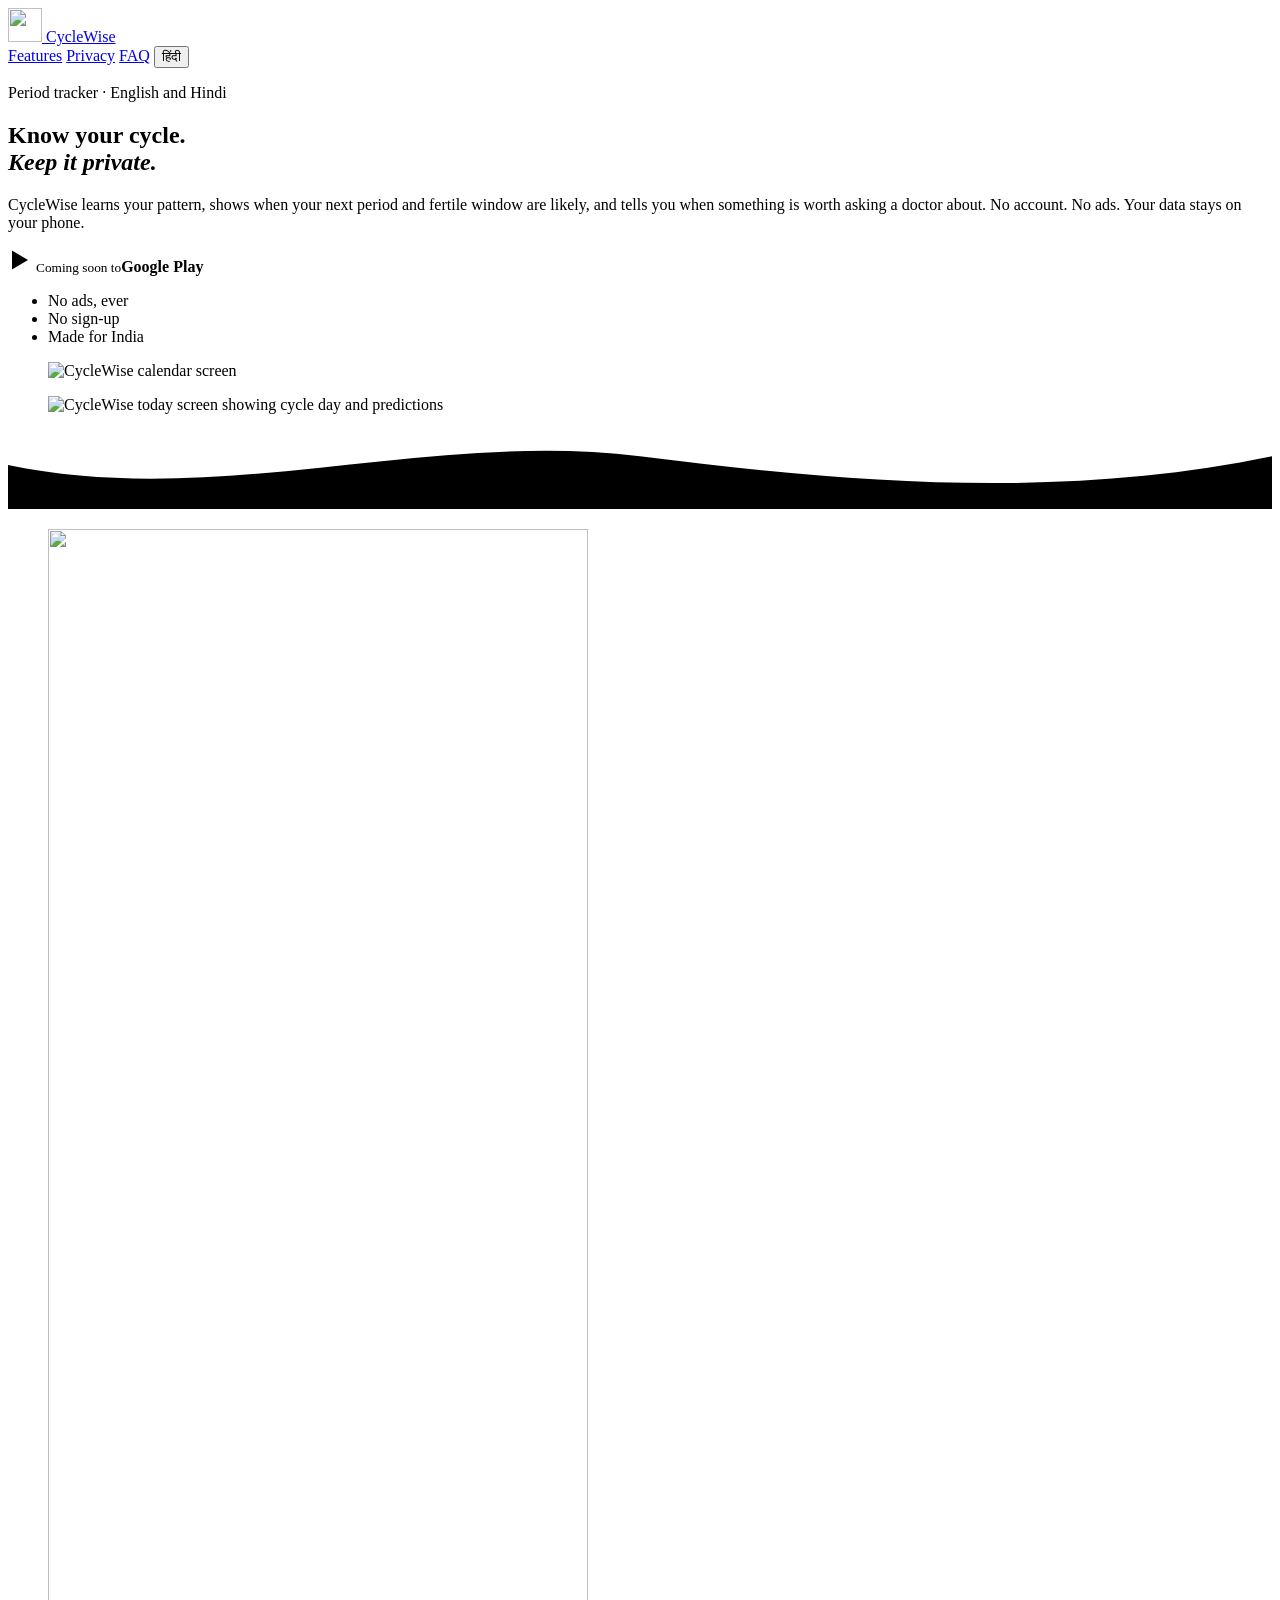
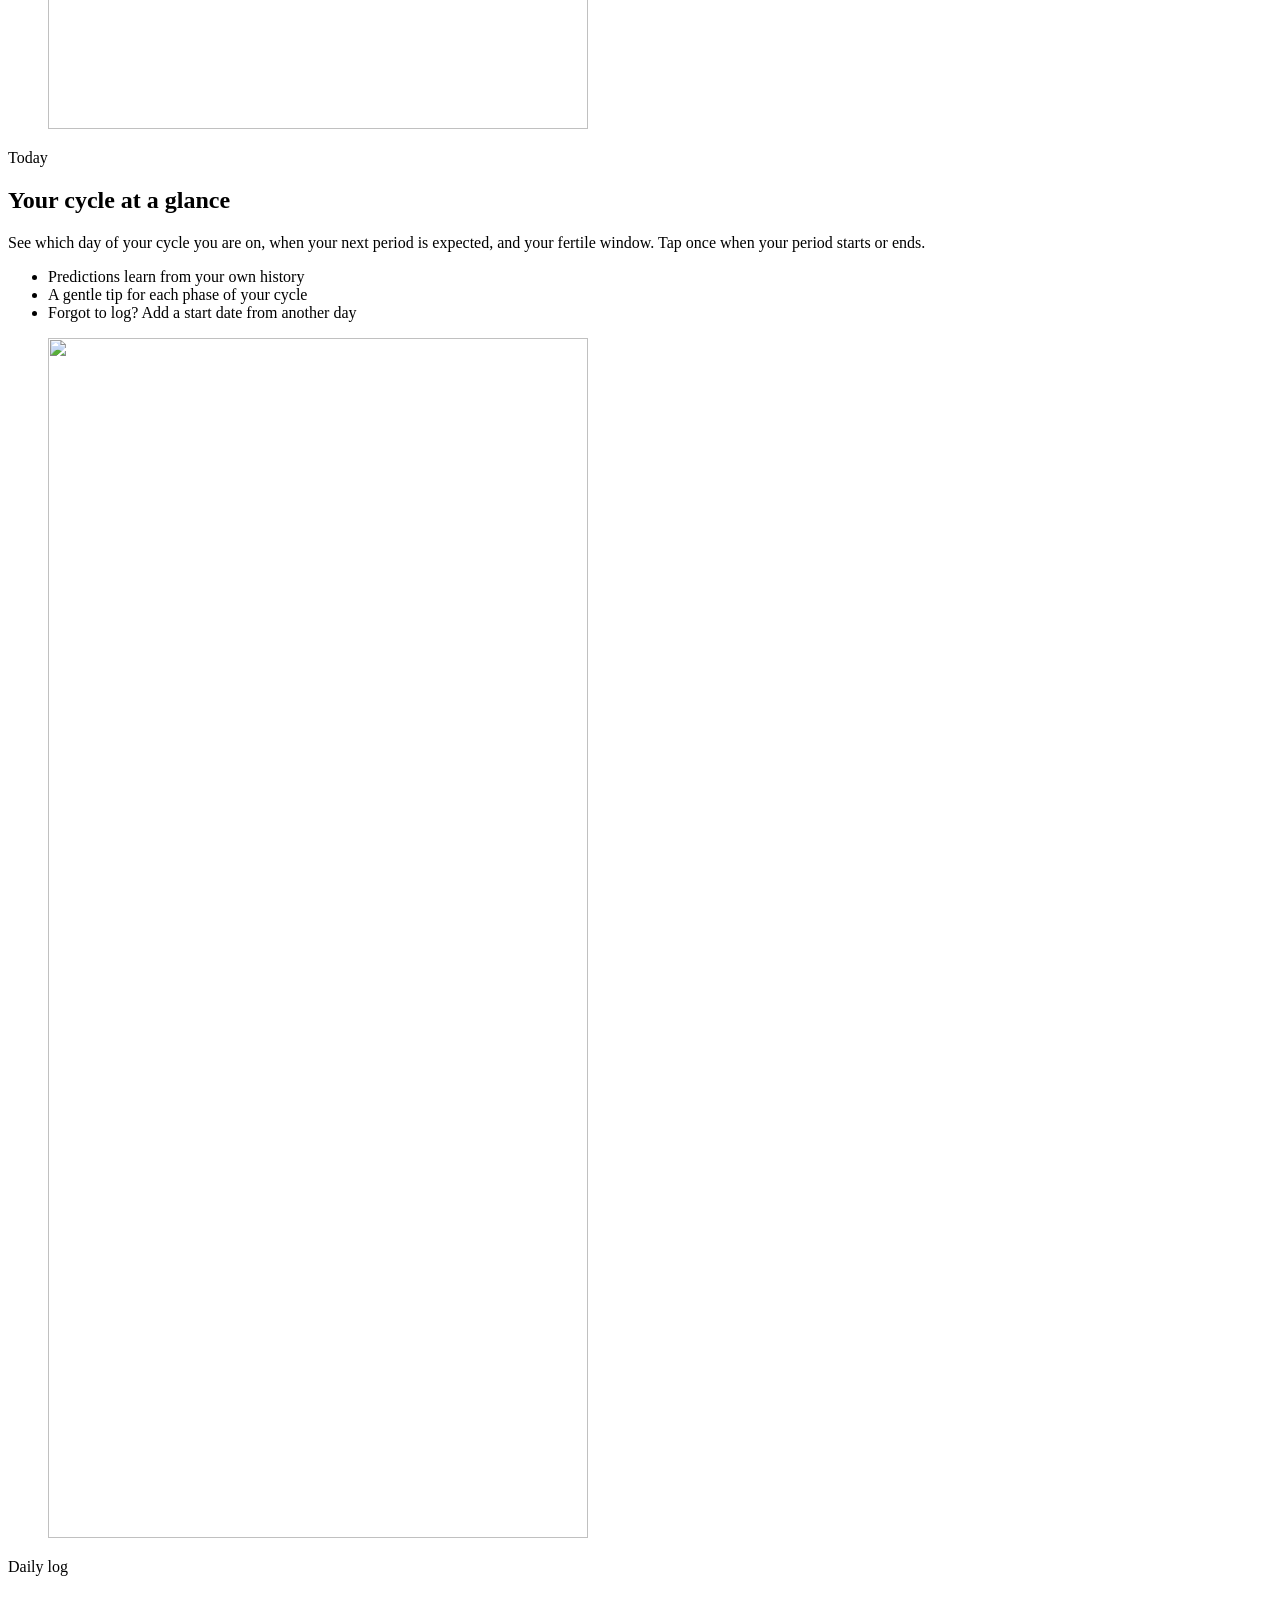
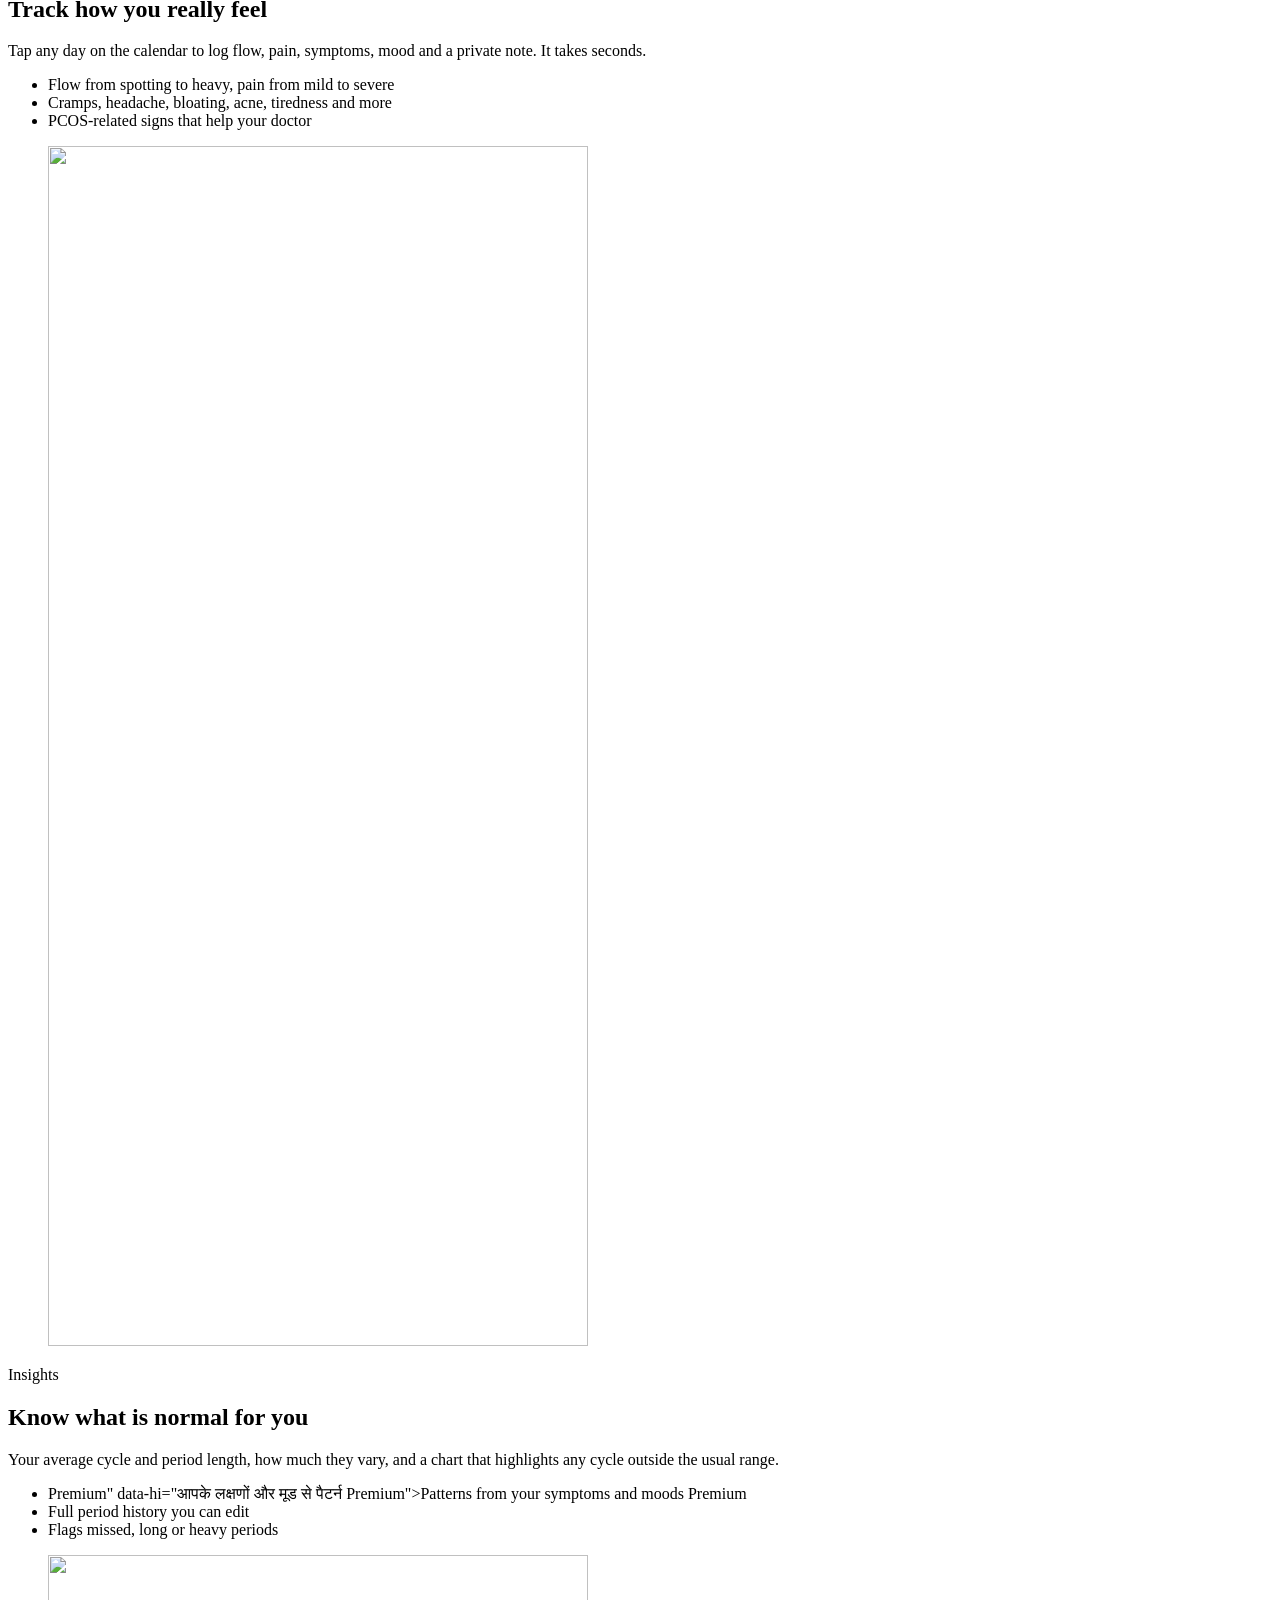
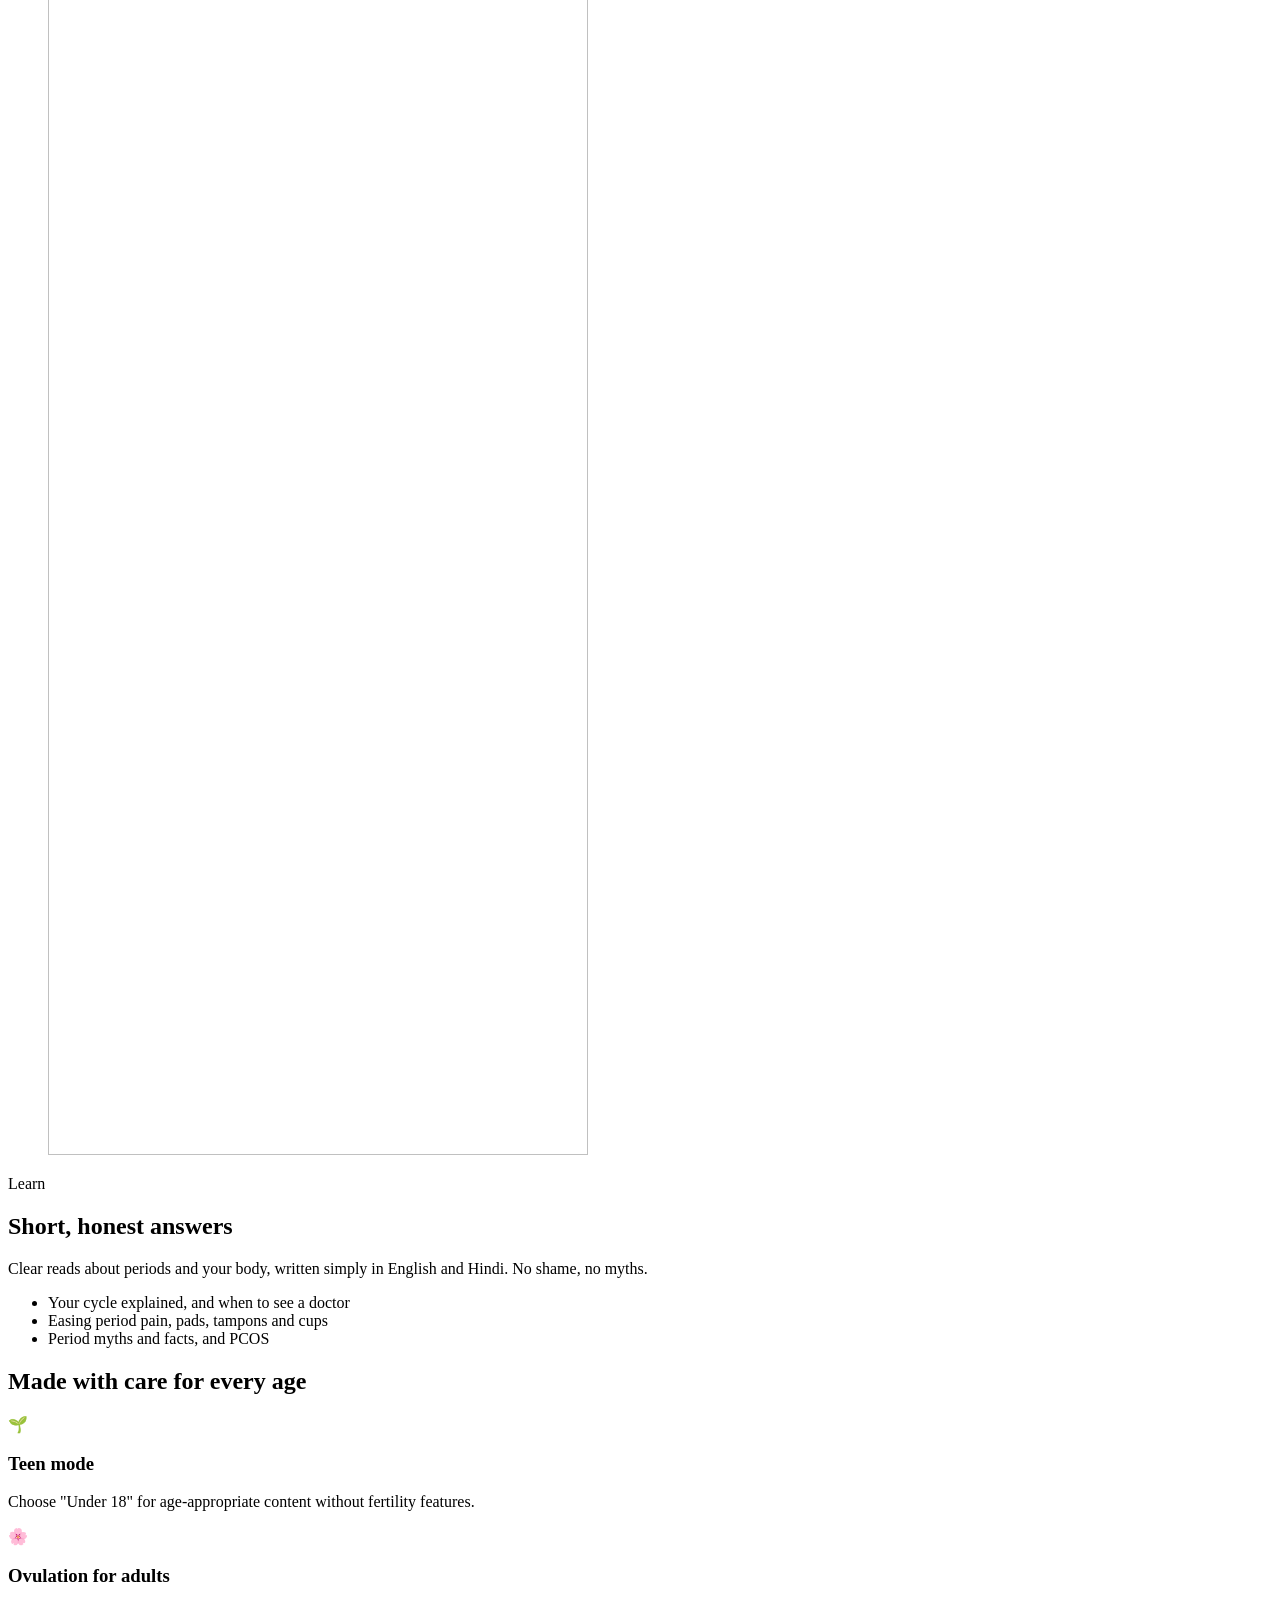
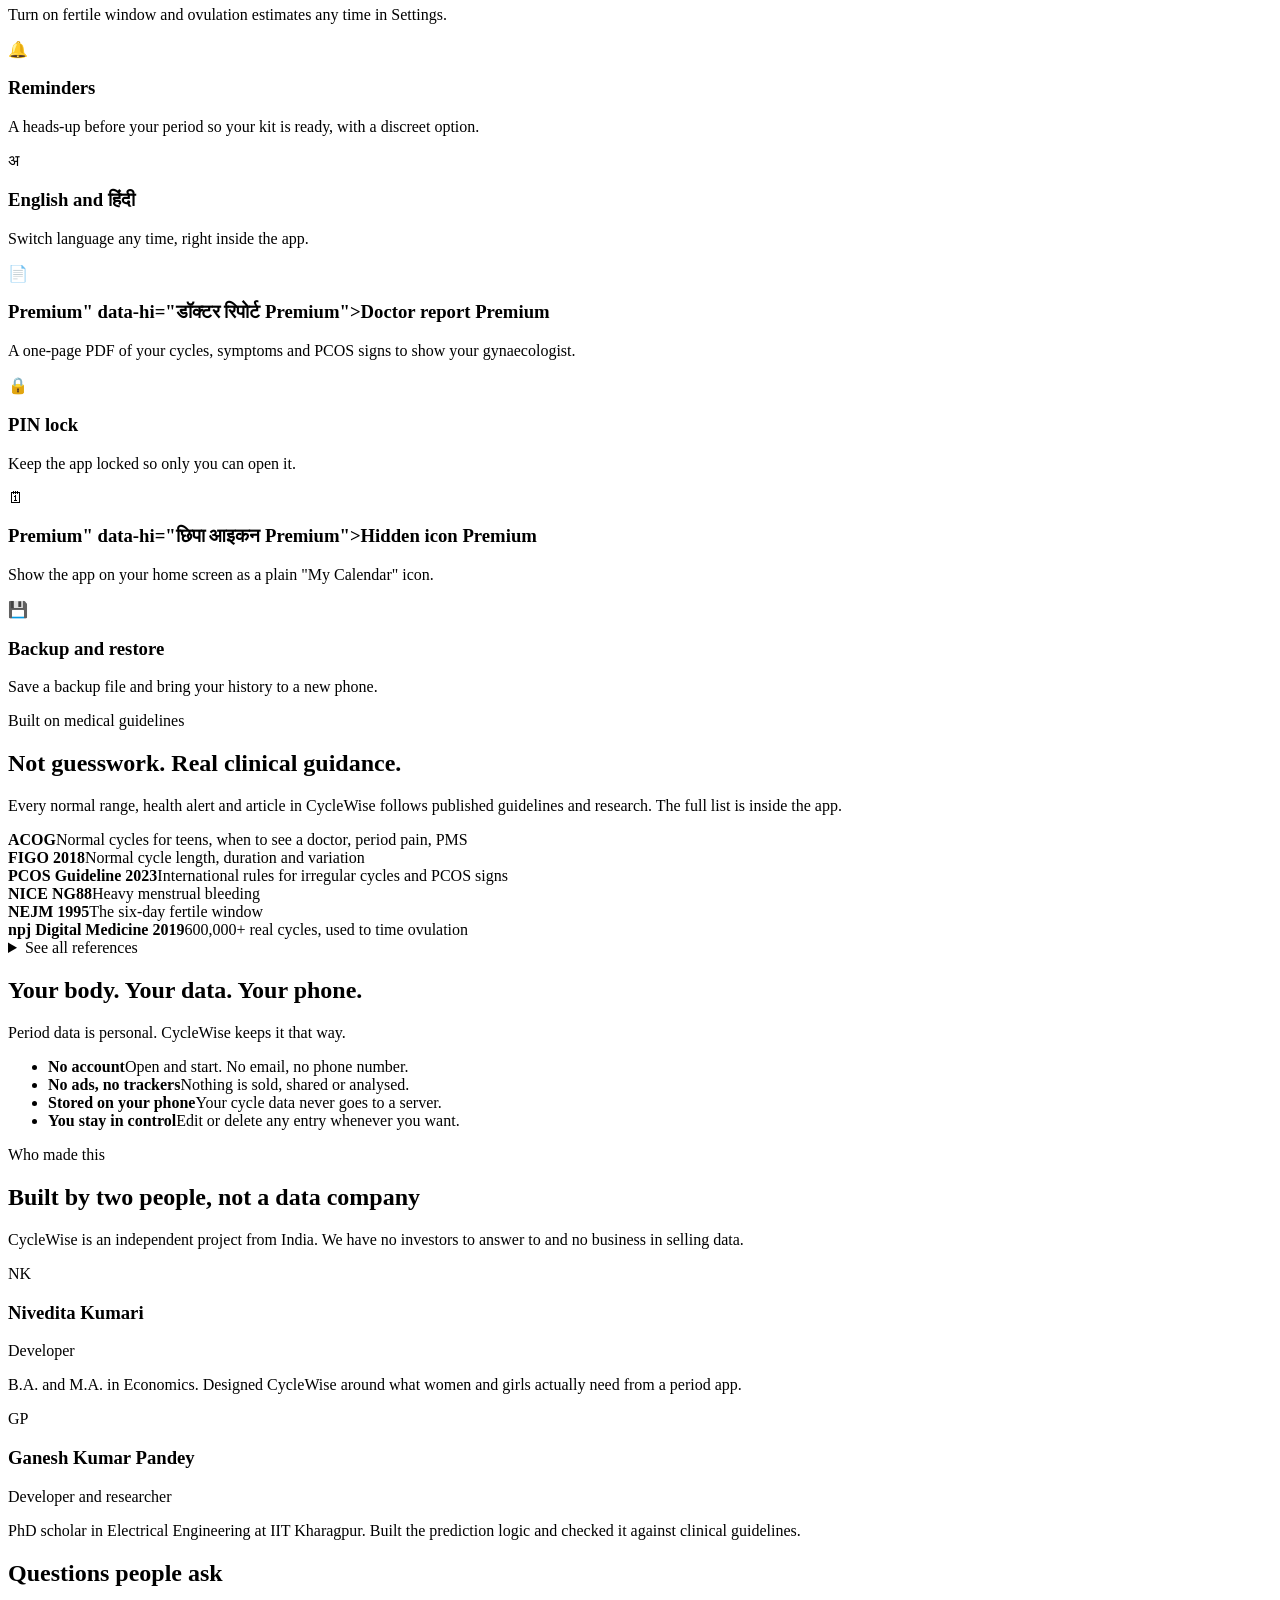
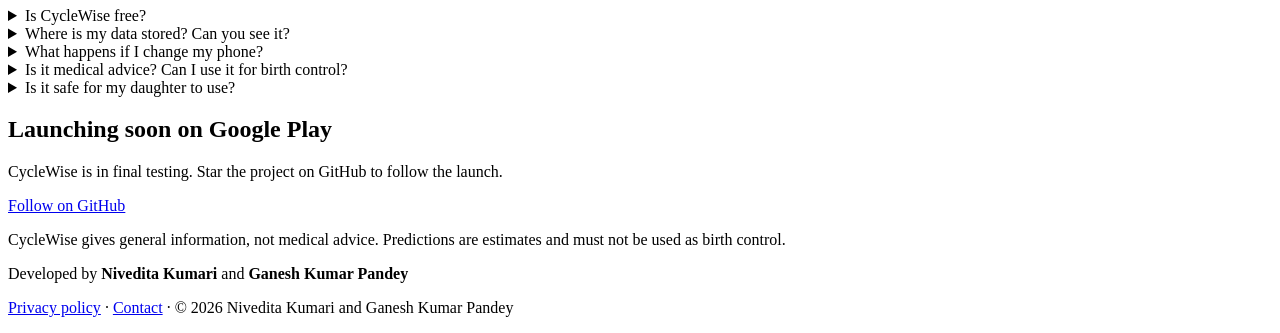
==== index.html @ d37df4b7 "Add files via upload" ====
<!doctype html>
<html lang="en">
<head>
<meta charset="utf-8">
<meta name="viewport" content="width=device-width, initial-scale=1">
<title>CycleWise: Private Period Tracker in English and Hindi</title>
<meta name="description" content="CycleWise is a private period tracker for teens and adults, in English and Hindi. No account, no ads. Your cycle data stays on your phone. Coming soon to Google Play.">
<meta property="og:title" content="CycleWise: Private Period Tracker">
<meta property="og:description" content="Know your cycle. Keep it private. English and Hindi. Coming soon to Google Play.">
<meta property="og:image" content="assets/screens/today.webp">
<meta property="og:type" content="website">
<meta name="theme-color" content="#1b1216">
<link rel="icon" href="assets/icon.svg" type="image/svg+xml">
<link rel="preconnect" href="https://fonts.googleapis.com">
<link rel="preconnect" href="https://fonts.gstatic.com" crossorigin>
<link href="https://fonts.googleapis.com/css2?family=Fraunces:ital,opsz,wght@0,9..144,600;0,9..144,700;1,9..144,600&family=Noto+Sans+Devanagari:wght@400;600;700&family=Plus+Jakarta+Sans:wght@400;500;700&display=swap" rel="stylesheet">
<link rel="stylesheet" href="assets/style.css">
</head>
<body>

<div class="hero-wrap">
  <span class="blob b1"></span><span class="blob b2"></span><span class="blob b3"></span>

  <header class="nav">
    <a class="brand" href="./"><img src="assets/icon.svg" alt="" width="34" height="34"> CycleWise</a>
    <nav>
      <a href="#features" data-en="Features" data-hi="फ़ीचर">Features</a>
      <a href="#privacy" data-en="Privacy" data-hi="प्राइवेसी">Privacy</a>
      <a href="#faq" data-en="FAQ" data-hi="सवाल">FAQ</a>
      <button class="lang" id="langBtn" type="button" aria-label="Switch language">हिंदी</button>
    </nav>
  </header>

  <section class="hero">
    <div class="hero-text">
      <p class="eyebrow" data-en="Period tracker · English and Hindi" data-hi="पीरियड ट्रैकर · हिंदी और अंग्रेज़ी">Period tracker · English and Hindi</p>
      <h1 data-en="Know your cycle.<br><em>Keep it private.</em>" data-hi="अपने चक्र को समझें।<br><em>उसे निजी रखें।</em>">Know your cycle.<br><em>Keep it private.</em></h1>
      <p class="lead" data-en="CycleWise learns your pattern, shows when your next period and fertile window are likely, and tells you when something is worth asking a doctor about. No account. No ads. Your data stays on your phone." data-hi="CycleWise आपका पैटर्न सीखता है, अगला पीरियड और फ़र्टाइल विंडो कब हो सकती है यह दिखाता है, और बताता है कब डॉक्टर से पूछना चाहिए। कोई अकाउंट नहीं। कोई विज्ञापन नहीं। आपका डेटा आपके फ़ोन पर रहता है।">CycleWise learns your pattern, shows when your next period and fertile window are likely, and tells you when something is worth asking a doctor about. No account. No ads. Your data stays on your phone.</p>
      <div class="cta">
        <span class="play-soon" role="note">
          <svg viewBox="0 0 24 24" width="24" height="24" aria-hidden="true"><path fill="currentColor" d="M4 2.5v19l16-9.5z"/></svg>
          <span><small data-en="Coming soon to" data-hi="जल्द आ रहा है">Coming soon to</small><strong>Google Play</strong></span>
        </span>
      </div>
      <ul class="chips">
        <li data-en="No ads, ever" data-hi="कभी कोई विज्ञापन नहीं">No ads, ever</li>
        <li data-en="No sign-up" data-hi="साइन-अप नहीं">No sign-up</li>
        <li data-en="Made for India" data-hi="भारत के लिए बना">Made for India</li>
      </ul>
    </div>

    <div class="hero-phones">
      <figure class="phone back"><img src="assets/screens/calendar.webp" alt="CycleWise calendar screen" width="540" height="1200"></figure>
      <figure class="phone front"><img src="assets/screens/today.webp" alt="CycleWise today screen showing cycle day and predictions" width="540" height="1200"></figure>
    </div>
  </section>

  <svg class="wave" viewBox="0 0 1440 90" preserveAspectRatio="none" aria-hidden="true"><path d="M0 40 C 240 90 480 0 720 30 S 1200 80 1440 30 V90 H0Z"/></svg>
</div>

<main>
<section id="features" class="showcase">
  <div class="row">
    <figure class="phone"><img src="assets/screens/today.webp" alt="" loading="lazy" width="540" height="1200"></figure>
    <div class="copy">
      <span class="tag" data-en="Today" data-hi="आज">Today</span>
      <h2 data-en="Your cycle at a glance" data-hi="एक नज़र में आपका चक्र">Your cycle at a glance</h2>
      <p data-en="See which day of your cycle you are on, when your next period is expected, and your fertile window. Tap once when your period starts or ends." data-hi="देखें आप चक्र के किस दिन पर हैं, अगला पीरियड कब आ सकता है, और फ़र्टाइल विंडो। पीरियड शुरू या खत्म होने पर बस एक टैप करें।">See which day of your cycle you are on, when your next period is expected, and your fertile window. Tap once when your period starts or ends.</p>
      <ul class="ticks">
        <li data-en="Predictions learn from your own history" data-hi="अनुमान आपके अपने इतिहास से सीखते हैं">Predictions learn from your own history</li>
        <li data-en="A gentle tip for each phase of your cycle" data-hi="चक्र के हर चरण के लिए एक छोटी सलाह">A gentle tip for each phase of your cycle</li>
        <li data-en="Forgot to log? Add a start date from another day" data-hi="दर्ज करना भूल गईं? किसी और दिन की तारीख जोड़ें">Forgot to log? Add a start date from another day</li>
      </ul>
    </div>
  </div>

  <div class="row flip">
    <figure class="phone"><img src="assets/screens/log.webp" alt="" loading="lazy" width="540" height="1200"></figure>
    <div class="copy">
      <span class="tag" data-en="Daily log" data-hi="रोज़ का लॉग">Daily log</span>
      <h2 data-en="Track how you really feel" data-hi="जैसा महसूस करें, वैसा दर्ज करें">Track how you really feel</h2>
      <p data-en="Tap any day on the calendar to log flow, pain, symptoms, mood and a private note. It takes seconds." data-hi="कैलेंडर पर किसी भी दिन टैप करके फ़्लो, दर्द, लक्षण, मूड और निजी नोट दर्ज करें। बस कुछ सेकंड लगते हैं।">Tap any day on the calendar to log flow, pain, symptoms, mood and a private note. It takes seconds.</p>
      <ul class="ticks">
        <li data-en="Flow from spotting to heavy, pain from mild to severe" data-hi="फ़्लो: स्पॉटिंग से भारी तक, दर्द: हल्के से तेज़ तक">Flow from spotting to heavy, pain from mild to severe</li>
        <li data-en="Cramps, headache, bloating, acne, tiredness and more" data-hi="ऐंठन, सिरदर्द, पेट फूलना, मुंहासे, थकान और भी बहुत कुछ">Cramps, headache, bloating, acne, tiredness and more</li>
        <li data-en="PCOS-related signs that help your doctor" data-hi="PCOS से जुड़े संकेत जो डॉक्टर के काम आते हैं">PCOS-related signs that help your doctor</li>
      </ul>
    </div>
  </div>

  <div class="row">
    <figure class="phone"><img src="assets/screens/insights.webp" alt="" loading="lazy" width="540" height="1200"></figure>
    <div class="copy">
      <span class="tag" data-en="Insights" data-hi="इनसाइट्स">Insights</span>
      <h2 data-en="Know what is normal for you" data-hi="जानें आपके लिए क्या सामान्य है">Know what is normal for you</h2>
      <p data-en="Your average cycle and period length, how much they vary, and a chart that highlights any cycle outside the usual range." data-hi="आपके चक्र और पीरियड की औसत लंबाई, उनमें कितना बदलाव है, और एक चार्ट जो सामान्य सीमा से बाहर के चक्र को अलग दिखाता है।">Your average cycle and period length, how much they vary, and a chart that highlights any cycle outside the usual range.</p>
      <ul class="ticks">
        <li data-en="Patterns from your symptoms and moods <span class="pro">Premium</span>" data-hi="आपके लक्षणों और मूड से पैटर्न <span class="pro">Premium</span>">Patterns from your symptoms and moods <span class="pro">Premium</span></li>
        <li data-en="Full period history you can edit" data-hi="पूरा पीरियड इतिहास, जिसे आप बदल सकती हैं">Full period history you can edit</li>
        <li data-en="Flags missed, long or heavy periods" data-hi="पीरियड न आना, लंबा या भारी पीरियड होने पर ध्यान दिलाता है">Flags missed, long or heavy periods</li>
      </ul>
    </div>
  </div>

  <div class="row flip">
    <figure class="phone"><img src="assets/screens/learn.webp" alt="" loading="lazy" width="540" height="1200"></figure>
    <div class="copy">
      <span class="tag" data-en="Learn" data-hi="जानकारी">Learn</span>
      <h2 data-en="Short, honest answers" data-hi="छोटे, सच्चे जवाब">Short, honest answers</h2>
      <p data-en="Clear reads about periods and your body, written simply in English and Hindi. No shame, no myths." data-hi="पीरियड और शरीर के बारे में आसान लेख, हिंदी और अंग्रेज़ी में। न शर्म, न मिथक।">Clear reads about periods and your body, written simply in English and Hindi. No shame, no myths.</p>
      <ul class="ticks">
        <li data-en="Your cycle explained, and when to see a doctor" data-hi="आपका चक्र, और कब डॉक्टर को दिखाएं">Your cycle explained, and when to see a doctor</li>
        <li data-en="Easing period pain, pads, tampons and cups" data-hi="दर्द में राहत, पैड, टैम्पोन और कप">Easing period pain, pads, tampons and cups</li>
        <li data-en="Period myths and facts, and PCOS" data-hi="पीरियड के मिथक और सच, और PCOS">Period myths and facts, and PCOS</li>
      </ul>
    </div>
  </div>
</section>

<section class="more">
  <h2 data-en="Made with care for every age" data-hi="हर उम्र के लिए, ध्यान से बना">Made with care for every age</h2>
  <div class="grid">
    <article>
      <div class="ic">🌱</div>
      <h3 data-en="Teen mode" data-hi="टीन मोड">Teen mode</h3>
      <p data-en="Choose &quot;Under 18&quot; for age-appropriate content without fertility features." data-hi="&quot;18 से कम&quot; चुनें और फ़र्टिलिटी फ़ीचर के बिना उम्र के अनुसार जानकारी पाएं।">Choose "Under 18" for age-appropriate content without fertility features.</p>
    </article>
    <article>
      <div class="ic">🌸</div>
      <h3 data-en="Ovulation for adults" data-hi="वयस्कों के लिए ओव्यूलेशन">Ovulation for adults</h3>
      <p data-en="Turn on fertile window and ovulation estimates any time in Settings." data-hi="सेटिंग्स में कभी भी फ़र्टाइल विंडो और ओव्यूलेशन अनुमान चालू करें।">Turn on fertile window and ovulation estimates any time in Settings.</p>
    </article>
    <article>
      <div class="ic">🔔</div>
      <h3 data-en="Reminders" data-hi="रिमाइंडर">Reminders</h3>
      <p data-en="A heads-up before your period so your kit is ready, with a discreet option." data-hi="पीरियड से पहले याद दिलाना ताकि किट तैयार रहे, साथ में डिस्क्रीट विकल्प।">A heads-up before your period so your kit is ready, with a discreet option.</p>
    </article>
    <article>
      <div class="ic">अ</div>
      <h3 data-en="English and हिंदी" data-hi="हिंदी और English">English and हिंदी</h3>
      <p data-en="Switch language any time, right inside the app." data-hi="ऐप के अंदर कभी भी भाषा बदलें।">Switch language any time, right inside the app.</p>
    </article>
    <article>
      <div class="ic">📄</div>
      <h3 data-en="Doctor report <span class="pro">Premium</span>" data-hi="डॉक्टर रिपोर्ट <span class="pro">Premium</span>">Doctor report <span class="pro">Premium</span></h3>
      <p data-en="A one-page PDF of your cycles, symptoms and PCOS signs to show your gynaecologist." data-hi="आपके चक्र, लक्षण और PCOS संकेतों का एक पेज का PDF, गायनेकोलॉजिस्ट को दिखाने के लिए।">A one-page PDF of your cycles, symptoms and PCOS signs to show your gynaecologist.</p>
    </article>
    <article>
      <div class="ic">🔒</div>
      <h3 data-en="PIN lock" data-hi="PIN लॉक">PIN lock</h3>
      <p data-en="Keep the app locked so only you can open it." data-hi="ऐप लॉक रखें ताकि सिर्फ़ आप उसे खोल सकें।">Keep the app locked so only you can open it.</p>
    </article>
    <article>
      <div class="ic">🗓</div>
      <h3 data-en="Hidden icon <span class="pro">Premium</span>" data-hi="छिपा आइकन <span class="pro">Premium</span>">Hidden icon <span class="pro">Premium</span></h3>
      <p data-en="Show the app on your home screen as a plain &quot;My Calendar&quot; icon." data-hi="होम स्क्रीन पर ऐप को साधारण &quot;My Calendar&quot; आइकन की तरह दिखाएं।">Show the app on your home screen as a plain "My Calendar" icon.</p>
    </article>
    <article>
      <div class="ic">💾</div>
      <h3 data-en="Backup and restore" data-hi="बैकअप और रीस्टोर">Backup and restore</h3>
      <p data-en="Save a backup file and bring your history to a new phone." data-hi="बैकअप फ़ाइल सेव करें और अपना इतिहास नए फ़ोन में ले जाएं।">Save a backup file and bring your history to a new phone.</p>
    </article>
  </div>
</section>

<section id="science" class="science">
  <span class="tag" data-en="Built on medical guidelines" data-hi="चिकित्सीय गाइडलाइन पर आधारित">Built on medical guidelines</span>
  <h2 data-en="Not guesswork. Real clinical guidance." data-hi="अंदाज़ा नहीं। असली क्लिनिकल गाइडलाइन।">Not guesswork. Real clinical guidance.</h2>
  <p class="sci-lead" data-en="Every normal range, health alert and article in CycleWise follows published guidelines and research. The full list is inside the app." data-hi="CycleWise की हर सामान्य सीमा, स्वास्थ्य सूचना और लेख प्रकाशित गाइडलाइन और शोध पर आधारित है। पूरी सूची ऐप के अंदर है।">Every normal range, health alert and article in CycleWise follows published guidelines and research. The full list is inside the app.</p>
  <div class="sci-grid">
    <div><b>ACOG</b><span data-en="Normal cycles for teens, when to see a doctor, period pain, PMS" data-hi="किशोरियों के सामान्य चक्र, डॉक्टर कब, पीरियड दर्द, PMS">Normal cycles for teens, when to see a doctor, period pain, PMS</span></div>
    <div><b>FIGO 2018</b><span data-en="Normal cycle length, duration and variation" data-hi="चक्र की सामान्य लंबाई, अवधि और बदलाव">Normal cycle length, duration and variation</span></div>
    <div><b data-en="PCOS Guideline 2023" data-hi="PCOS गाइडलाइन 2023">PCOS Guideline 2023</b><span data-en="International rules for irregular cycles and PCOS signs" data-hi="अनियमित चक्र और PCOS संकेतों के अंतरराष्ट्रीय नियम">International rules for irregular cycles and PCOS signs</span></div>
    <div><b>NICE NG88</b><span data-en="Heavy menstrual bleeding" data-hi="भारी मासिक रक्तस्राव">Heavy menstrual bleeding</span></div>
    <div><b>NEJM 1995</b><span data-en="The six-day fertile window" data-hi="छह दिन की फ़र्टाइल विंडो">The six-day fertile window</span></div>
    <div><b>npj Digital Medicine 2019</b><span data-en="600,000+ real cycles, used to time ovulation" data-hi="6 लाख+ असली चक्र, ओव्यूलेशन के अनुमान के लिए">600,000+ real cycles, used to time ovulation</span></div>
  </div>

  <details class="refs">
    <summary data-en="See all references" data-hi="सभी संदर्भ देखें">See all references</summary>
    <ol>
      <li>American College of Obstetricians and Gynecologists. Committee Opinion No. 651: Menstruation in girls and adolescents: using the menstrual cycle as a vital sign. <i>Obstet Gynecol.</i> 2015;126(6):e143-6.</li>
      <li>Bharali MD, Rajendran R, Goswami J, Singal K, Rajendran V. Prevalence of polycystic ovarian syndrome in India: a systematic review and meta-analysis. <i>Cureus.</i> 2022;14(12):e32351. <a href="https://doi.org/10.7759/cureus.32351">doi:10.7759/cureus.32351</a></li>
      <li>International Institute for Population Sciences, ICF. National Family Health Survey (NFHS-5), 2019-21: India. Mumbai: IIPS; 2021.</li>
      <li>National Institute for Health and Care Excellence. Heavy menstrual bleeding: assessment and management. NICE guideline NG88. 2018, updated 2021. <a href="https://www.nice.org.uk/guidance/ng88">nice.org.uk/guidance/ng88</a></li>
      <li>Moglia ML, Nguyen HV, Chyjek K, Chen KT, Castaño PM. Evaluation of smartphone menstrual cycle tracking applications using an adapted APPLICATIONS scoring system. <i>Obstet Gynecol.</i> 2016;127(6):1153-60. <a href="https://doi.org/10.1097/AOG.0000000000001444">doi:10.1097/AOG.0000000000001444</a></li>
      <li>Worsfold L, Marriott L, Johnson S, Harper JC. Period tracker applications: what menstrual cycle information are they giving women? <i>Womens Health (Lond).</i> 2021;17:17455065211049905. <a href="https://doi.org/10.1177/17455065211049905">doi:10.1177/17455065211049905</a></li>
      <li>Bull JR, Rowland SP, Scherwitzl EB, Scherwitzl R, Danielsson KG, Harper J. Real-world menstrual cycle characteristics of more than 600,000 menstrual cycles. <i>NPJ Digit Med.</i> 2019;2:83. <a href="https://doi.org/10.1038/s41746-019-0152-7">doi:10.1038/s41746-019-0152-7</a></li>
      <li>Shipp L, Blasco J. How private is your period?: a systematic analysis of menstrual app privacy policies. <i>Proc Priv Enh Technol.</i> 2020;2020(4):491-510. <a href="https://doi.org/10.2478/popets-2020-0083">doi:10.2478/popets-2020-0083</a></li>
      <li>Munro MG, Critchley HOD, Fraser IS. The two FIGO systems for normal and abnormal uterine bleeding symptoms and classification of causes of abnormal uterine bleeding in the reproductive years: 2018 revisions. <i>Int J Gynaecol Obstet.</i> 2018;143(3):393-408. <a href="https://doi.org/10.1002/ijgo.12666">doi:10.1002/ijgo.12666</a></li>
      <li>Teede HJ, Tay CT, Laven J, et al. Recommendations from the 2023 International Evidence-based Guideline for the Assessment and Management of Polycystic Ovary Syndrome. <i>Fertil Steril.</i> 2023;120(4):767-93. <a href="https://doi.org/10.1016/j.fertnstert.2023.07.025">doi:10.1016/j.fertnstert.2023.07.025</a></li>
      <li>Government of India. The Digital Personal Data Protection Act, 2023 (Act No. 22 of 2023). New Delhi: Ministry of Law and Justice; 2023.</li>
      <li>American College of Obstetricians and Gynecologists. Committee Opinion No. 760: Dysmenorrhea and endometriosis in the adolescent. <i>Obstet Gynecol.</i> 2018;132(6):e249-58.</li>
      <li>Wilcox AJ, Weinberg CR, Baird DD. Timing of sexual intercourse in relation to ovulation: effects on the probability of conception, survival of the pregnancy, and sex of the baby. <i>N Engl J Med.</i> 1995;333(23):1517-21. <a href="https://doi.org/10.1056/NEJM199512073332301">doi:10.1056/NEJM199512073332301</a></li>
    </ol>
  </details>
</section>

<section id="privacy" class="privacy">
  <div>
    <h2 data-en="Your body. Your data. Your phone." data-hi="आपका शरीर। आपका डेटा। आपका फ़ोन।">Your body. Your data. Your phone.</h2>
    <p data-en="Period data is personal. CycleWise keeps it that way." data-hi="पीरियड की जानकारी निजी है। CycleWise उसे निजी रखता है।">Period data is personal. CycleWise keeps it that way.</p>
  </div>
  <ul>
    <li><b data-en="No account" data-hi="कोई अकाउंट नहीं">No account</b><span data-en="Open and start. No email, no phone number." data-hi="खोलें और शुरू करें। न ईमेल, न फ़ोन नंबर।">Open and start. No email, no phone number.</span></li>
    <li><b data-en="No ads, no trackers" data-hi="न विज्ञापन, न ट्रैकर">No ads, no trackers</b><span data-en="Nothing is sold, shared or analysed." data-hi="कुछ भी बेचा, साझा या विश्लेषित नहीं होता।">Nothing is sold, shared or analysed.</span></li>
    <li><b data-en="Stored on your phone" data-hi="फ़ोन पर सुरक्षित">Stored on your phone</b><span data-en="Your cycle data never goes to a server." data-hi="आपका डेटा किसी सर्वर पर नहीं जाता।">Your cycle data never goes to a server.</span></li>
    <li><b data-en="You stay in control" data-hi="नियंत्रण आपके हाथ में">You stay in control</b><span data-en="Edit or delete any entry whenever you want." data-hi="जब चाहें कोई भी एंट्री बदलें या हटाएं।">Edit or delete any entry whenever you want.</span></li>
  </ul>
</section>

<section id="team" class="team">
  <span class="tag" data-en="Who made this" data-hi="किसने बनाया">Who made this</span>
  <h2 data-en="Built by two people, not a data company" data-hi="दो लोगों ने बनाया, किसी डेटा कंपनी ने नहीं">Built by two people, not a data company</h2>
  <p class="sci-lead" data-en="CycleWise is an independent project from India. We have no investors to answer to and no business in selling data." data-hi="CycleWise भारत का एक स्वतंत्र प्रोजेक्ट है। हमारे पीछे कोई निवेशक नहीं, और डेटा बेचना हमारा काम नहीं।">CycleWise is an independent project from India. We have no investors to answer to and no business in selling data.</p>
  <div class="people">
    <div class="person">
      <div class="avatar">NK</div>
      <h3 data-en="Nivedita Kumari" data-hi="निवेदिता कुमारी">Nivedita Kumari</h3>
      <p class="role" data-en="Developer" data-hi="डेवलपर">Developer</p>
      <p data-en="B.A. and M.A. in Economics. Designed CycleWise around what women and girls actually need from a period app." data-hi="अर्थशास्त्र में B.A. और M.A.। CycleWise को इस सोच के साथ बनाया कि महिलाओं और लड़कियों को पीरियड ऐप से असल में क्या चाहिए।">B.A. and M.A. in Economics. Designed CycleWise around what women and girls actually need from a period app.</p>
    </div>
    <div class="person">
      <div class="avatar">GP</div>
      <h3 data-en="Ganesh Kumar Pandey" data-hi="गणेश कुमार पांडेय">Ganesh Kumar Pandey</h3>
      <p class="role" data-en="Developer and researcher" data-hi="डेवलपर और शोधकर्ता">Developer and researcher</p>
      <p data-en="PhD scholar in Electrical Engineering at IIT Kharagpur. Built the prediction logic and checked it against clinical guidelines." data-hi="IIT खड़गपुर में इलेक्ट्रिकल इंजीनियरिंग में PhD शोधार्थी। अनुमान का लॉजिक बनाया और उसे क्लिनिकल गाइडलाइन से जांचा।">PhD scholar in Electrical Engineering at IIT Kharagpur. Built the prediction logic and checked it against clinical guidelines.</p>
    </div>
  </div>
</section>

<section id="faq" class="faq">
  <h2 data-en="Questions people ask" data-hi="लोग अक्सर पूछते हैं">Questions people ask</h2>
  <details><summary data-en="Is CycleWise free?" data-hi="क्या CycleWise मुफ़्त है?">Is CycleWise free?</summary>
    <p data-en="Yes. Logging, predictions, reminders, health alerts and all Learn articles are free. An optional Premium adds extras such as the doctor report, symptom patterns and the hidden icon. There are no ads in either version." data-hi="हां। लॉग करना, अनुमान, रिमाइंडर, स्वास्थ्य सूचनाएं और सभी लेख मुफ़्त हैं। वैकल्पिक Premium में डॉक्टर रिपोर्ट, लक्षणों के पैटर्न और छिपा आइकन जैसी अतिरिक्त सुविधाएं हैं। किसी भी वर्ज़न में विज्ञापन नहीं हैं।">Yes. Logging, predictions, reminders, health alerts and all Learn articles are free. An optional Premium adds extras such as the doctor report, symptom patterns and the hidden icon. There are no ads in either version.</p></details>
  <details><summary data-en="Where is my data stored? Can you see it?" data-hi="मेरा डेटा कहां रहता है? क्या आप उसे देख सकते हैं?">Where is my data stored? Can you see it?</summary>
    <p data-en="Only on your phone. The app has no internet permission, so it cannot send your data anywhere, and we have no server that could receive it. Nobody, including us, can see your cycle." data-hi="सिर्फ़ आपके फ़ोन पर। ऐप के पास इंटरनेट की अनुमति ही नहीं है, इसलिए वह आपका डेटा कहीं भेज नहीं सकता, और हमारे पास उसे पाने के लिए कोई सर्वर नहीं है। हम समेत कोई भी आपका चक्र नहीं देख सकता।">Only on your phone. The app has no internet permission, so it cannot send your data anywhere, and we have no server that could receive it. Nobody, including us, can see your cycle.</p></details>
  <details><summary data-en="What happens if I change my phone?" data-hi="फ़ोन बदलने पर क्या होगा?">What happens if I change my phone?</summary>
    <p data-en="Save a backup file from Settings and keep it wherever you like, such as Google Drive or email. On the new phone, restore it in CycleWise." data-hi="सेटिंग्स से बैकअप फ़ाइल सेव करें और जहां चाहें रखें, जैसे Google Drive या ईमेल। नए फ़ोन में CycleWise में उसे रीस्टोर करें।">Save a backup file from Settings and keep it wherever you like, such as Google Drive or email. On the new phone, restore it in CycleWise.</p></details>
  <details><summary data-en="Is it medical advice? Can I use it for birth control?" data-hi="क्या यह चिकित्सीय सलाह है? क्या इसे गर्भनिरोध के लिए इस्तेमाल कर सकते हैं?">Is it medical advice? Can I use it for birth control?</summary>
    <p data-en="No to both. CycleWise gives general information based on clinical guidelines and tells you when something is worth checking with a doctor. It does not diagnose, and its fertile-window estimates must not be used as contraception." data-hi="दोनों का जवाब नहीं है। CycleWise क्लिनिकल गाइडलाइन पर आधारित सामान्य जानकारी देता है और बताता है कब डॉक्टर से जांच करवानी चाहिए। यह निदान नहीं करता, और फ़र्टाइल विंडो के अनुमानों को गर्भनिरोध की तरह इस्तेमाल न करें।">No to both. CycleWise gives general information based on clinical guidelines and tells you when something is worth checking with a doctor. It does not diagnose, and its fertile-window estimates must not be used as contraception.</p></details>
  <details><summary data-en="Is it safe for my daughter to use?" data-hi="क्या मेरी बेटी इसे इस्तेमाल कर सकती है?">Is it safe for my daughter to use?</summary>
    <p data-en="Yes. Teen mode uses the normal cycle range for adolescents, hides fertility features, and adds a first-period guide and school tips. No account, email or phone number is needed." data-hi="हां। टीन मोड किशोरियों के लिए सामान्य चक्र सीमा इस्तेमाल करता है, फ़र्टिलिटी फ़ीचर छिपाता है, और पहले पीरियड की गाइड व स्कूल टिप्स जोड़ता है। कोई अकाउंट, ईमेल या फ़ोन नंबर नहीं चाहिए।">Yes. Teen mode uses the normal cycle range for adolescents, hides fertility features, and adds a first-period guide and school tips. No account, email or phone number is needed.</p></details>
</section>

<section class="soon">
  <h2 data-en="Launching soon on Google Play" data-hi="जल्द ही Google Play पर">Launching soon on Google Play</h2>
  <p data-en="CycleWise is in final testing. Star the project on GitHub to follow the launch." data-hi="CycleWise अभी अंतिम टेस्टिंग में है। लॉन्च की जानकारी के लिए GitHub पर प्रोजेक्ट को स्टार करें।">CycleWise is in final testing. Star the project on GitHub to follow the launch.</p>
  <a class="btn" href="https://github.com/inventornext/cyclewise" data-en="Follow on GitHub" data-hi="GitHub पर फ़ॉलो करें">Follow on GitHub</a>
</section>
</main>

<footer>
  <p class="disc" data-en="CycleWise gives general information, not medical advice. Predictions are estimates and must not be used as birth control." data-hi="CycleWise सामान्य जानकारी देता है, चिकित्सीय सलाह नहीं। अनुमानों को गर्भनिरोध की तरह इस्तेमाल न करें।">CycleWise gives general information, not medical advice. Predictions are estimates and must not be used as birth control.</p>
  <p class="dev" data-en="Developed by <b>Nivedita Kumari</b> and <b>Ganesh Kumar Pandey</b>" data-hi="विकसितकर्ता: <b>निवेदिता कुमारी</b> और <b>गणेश कुमार पांडेय</b>">Developed by <b>Nivedita Kumari</b> and <b>Ganesh Kumar Pandey</b></p>
  <p><a href="privacy.html" data-en="Privacy policy" data-hi="प्राइवेसी पॉलिसी">Privacy policy</a> · <a href="https://github.com/inventornext/cyclewise/issues" data-en="Contact" data-hi="संपर्क">Contact</a> · © 2026 Nivedita Kumari and Ganesh Kumar Pandey</p>
</footer>

<script src="assets/lang.js"></script>
</body>
</html>
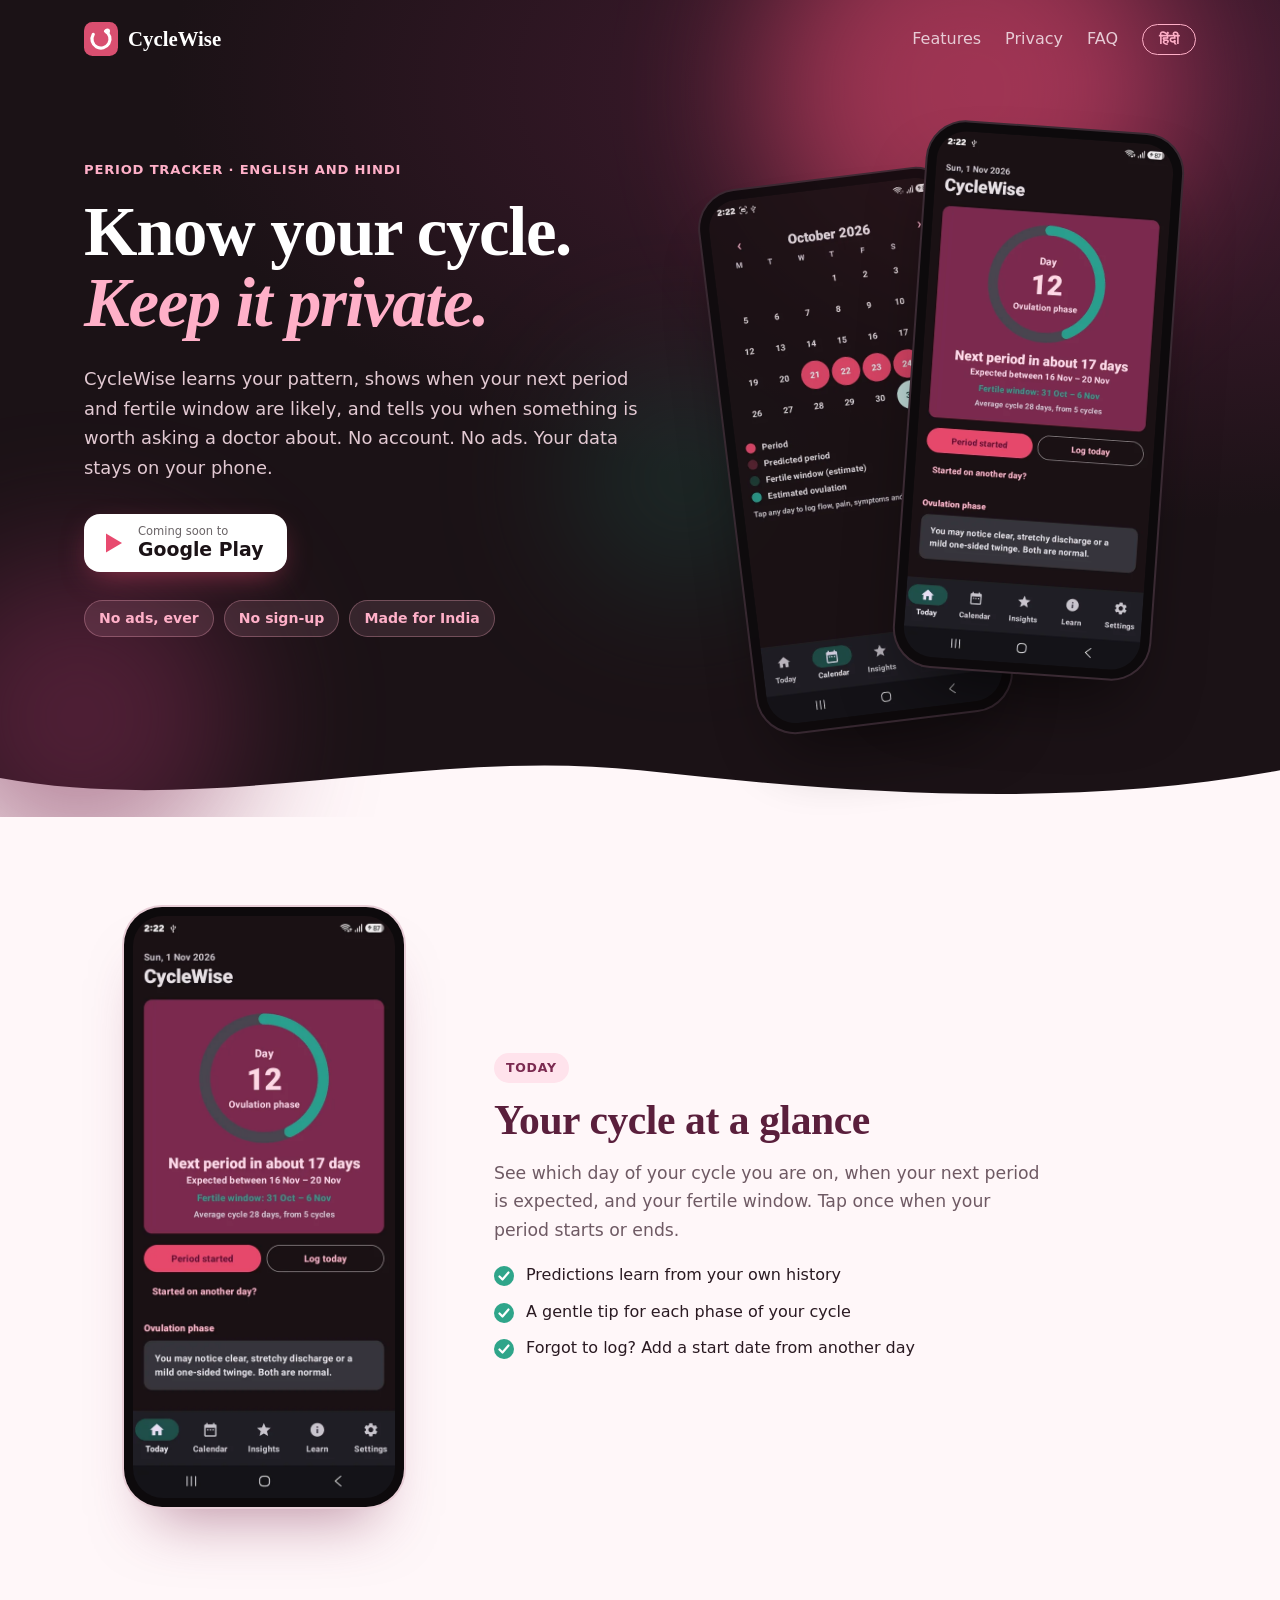
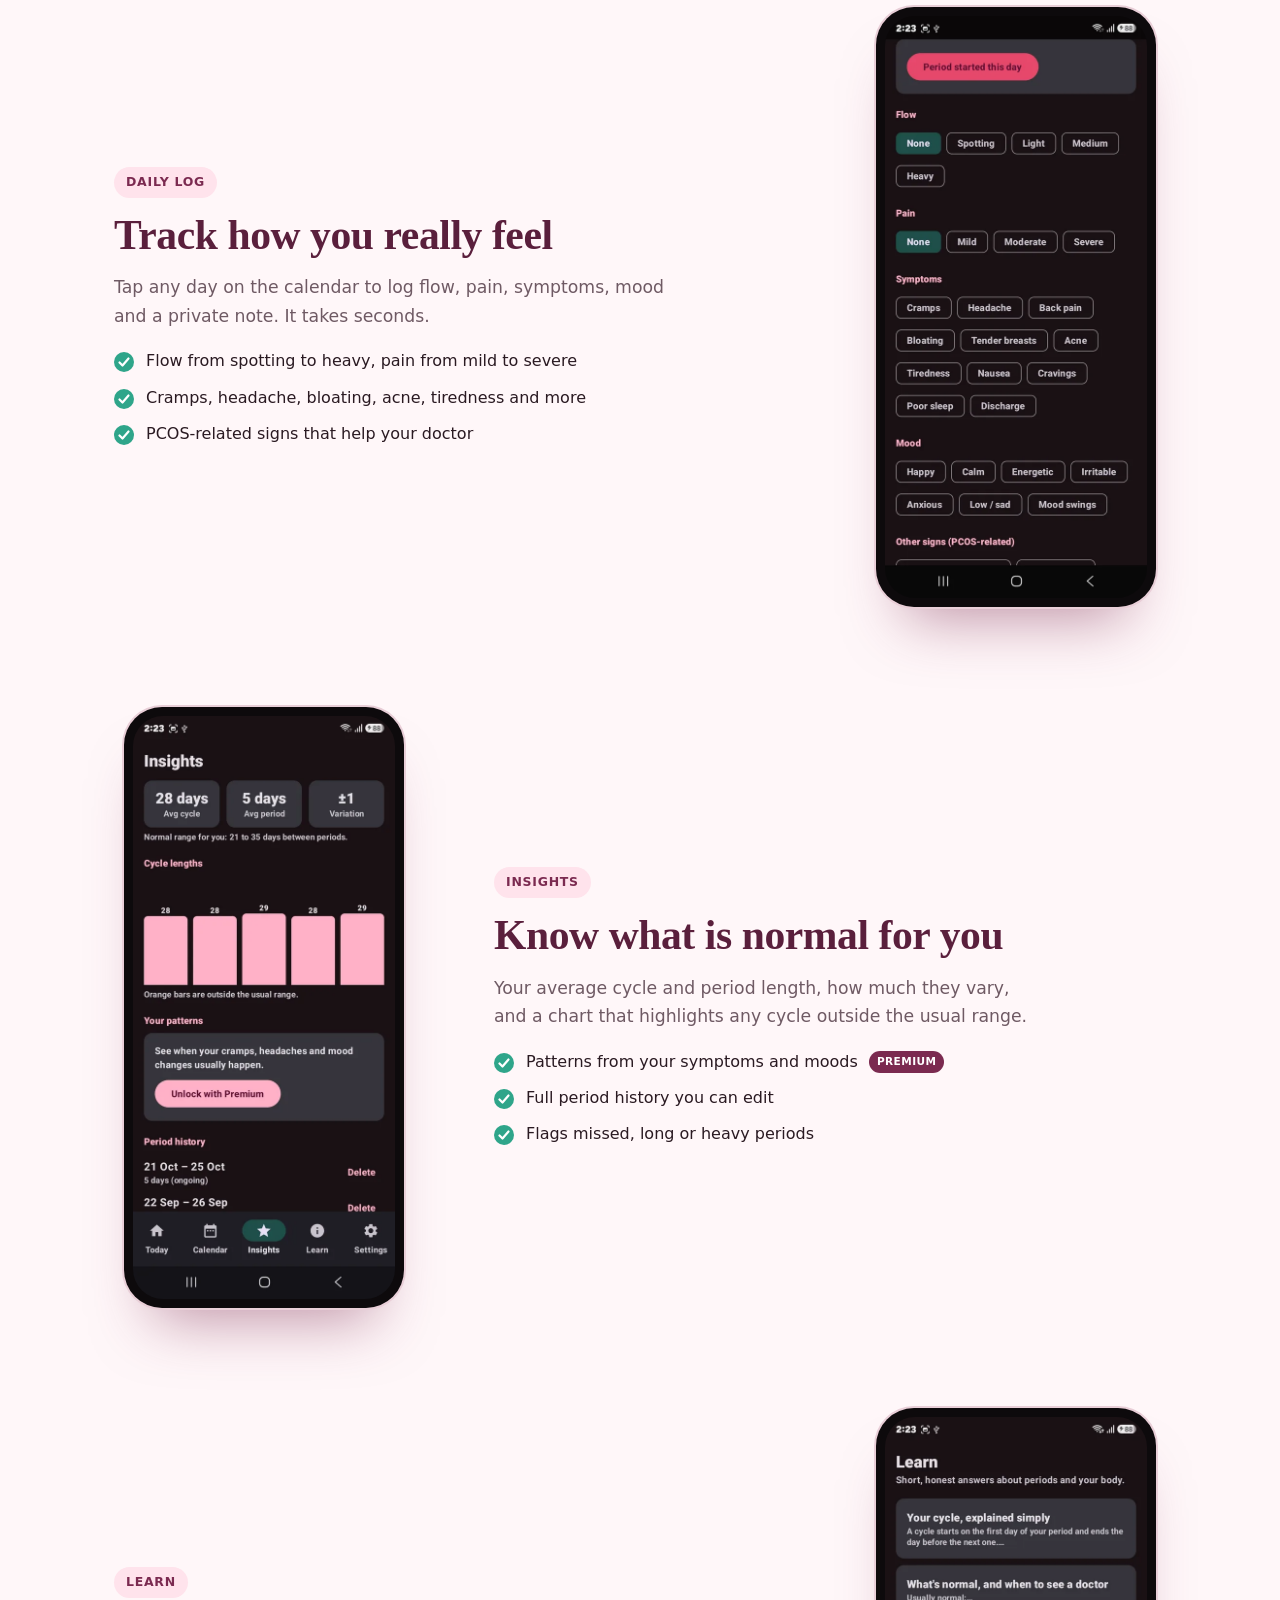
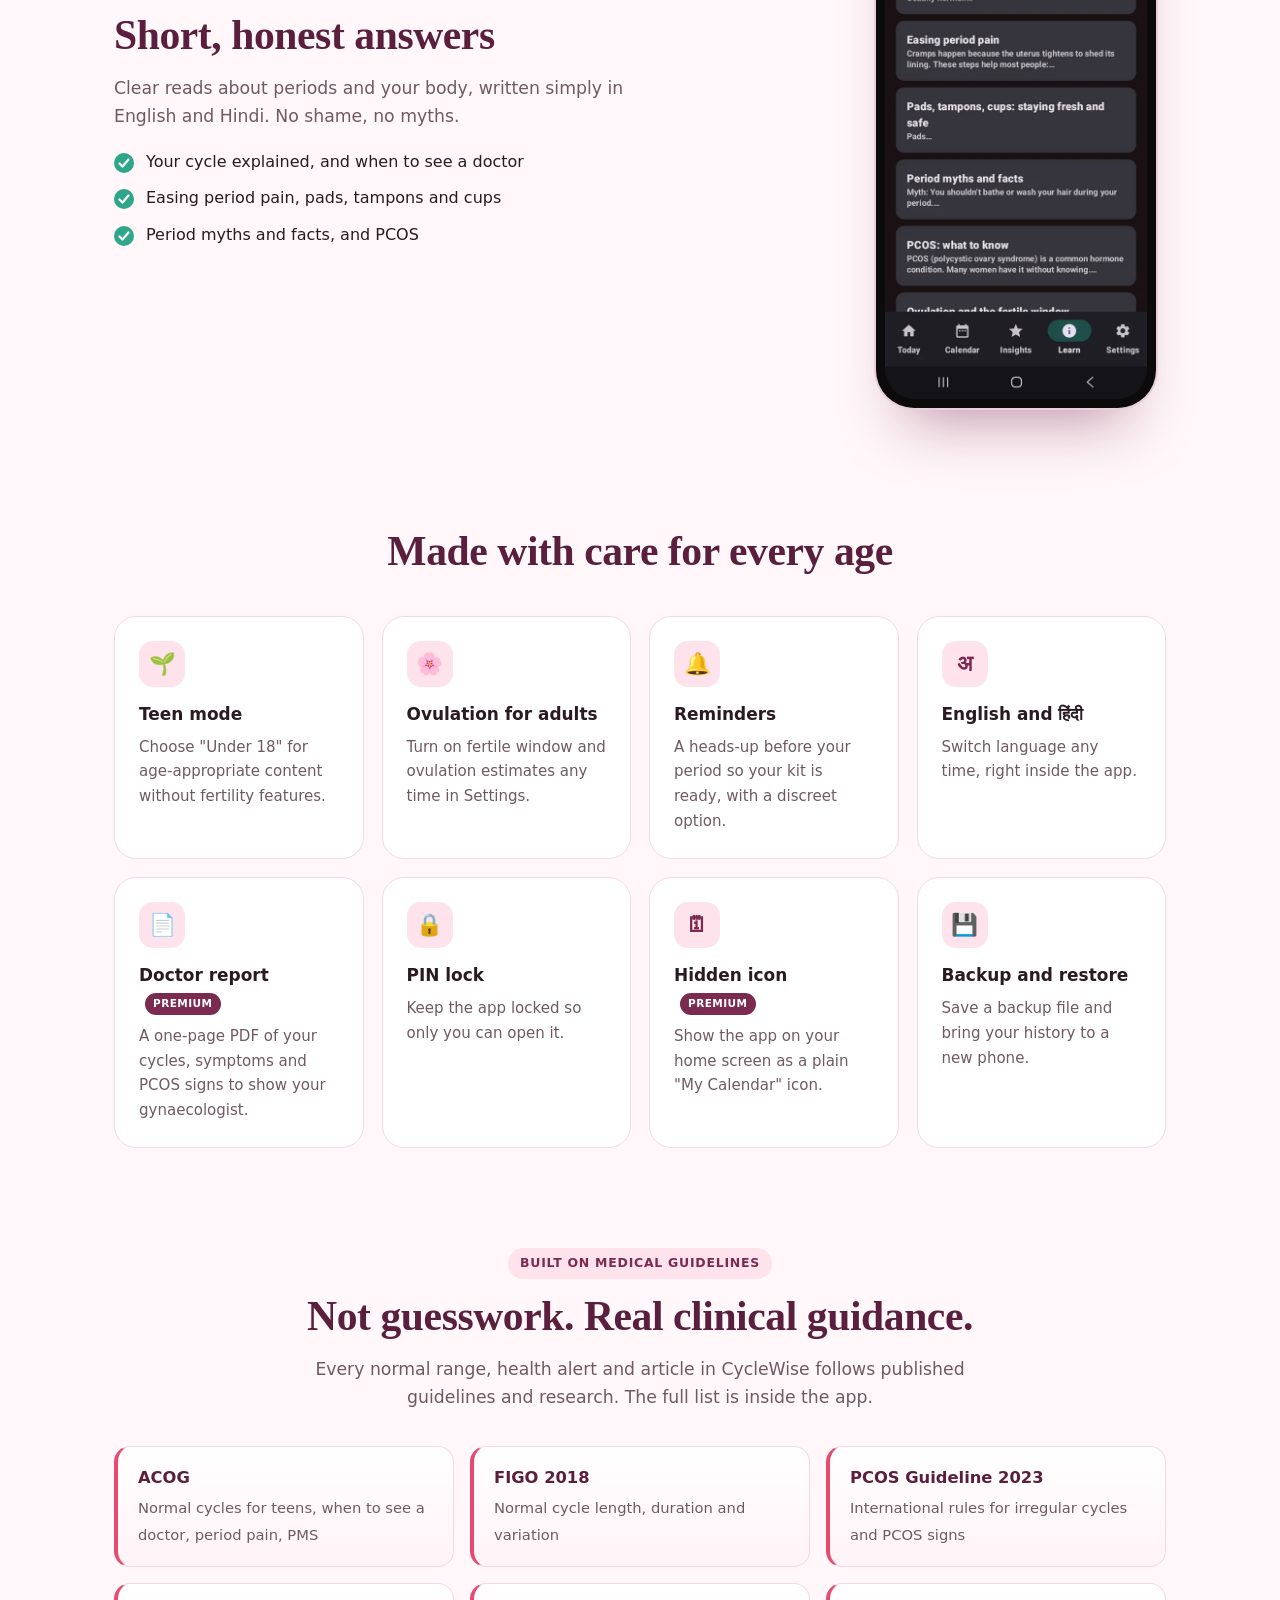
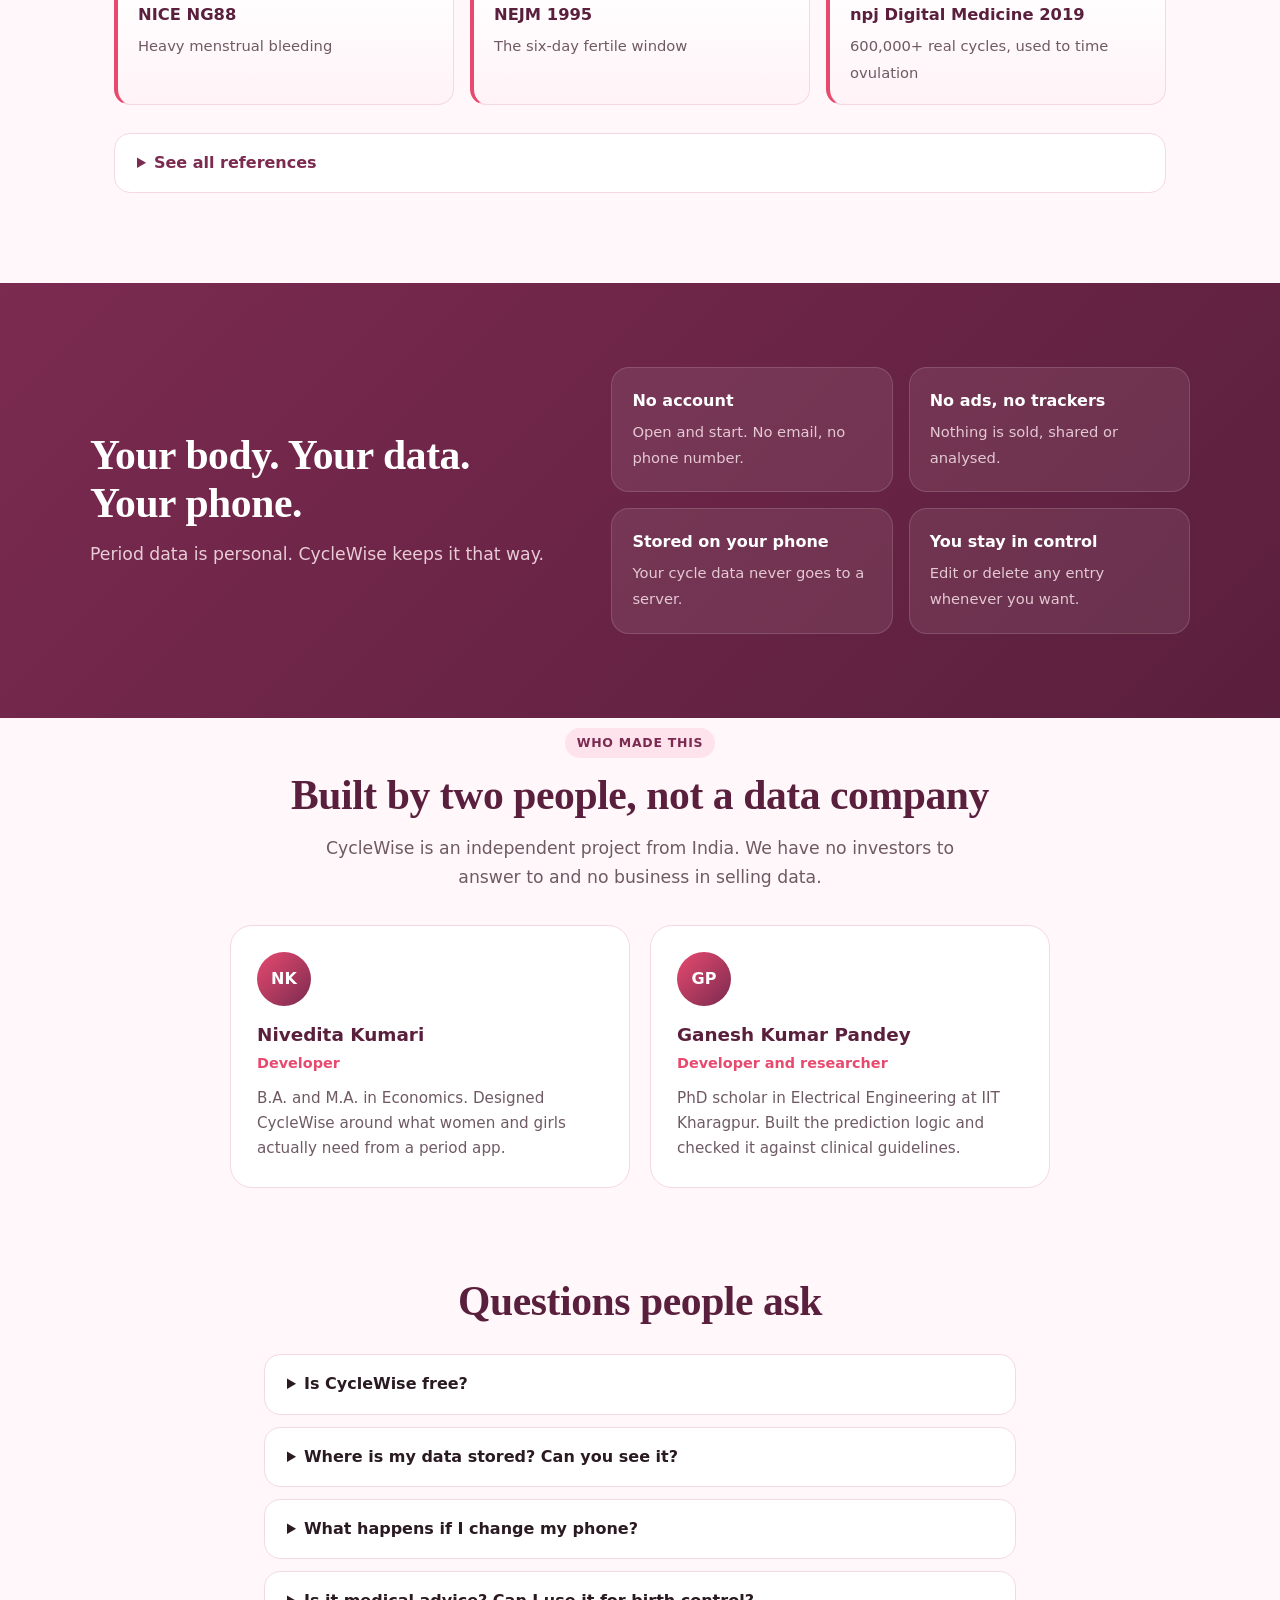
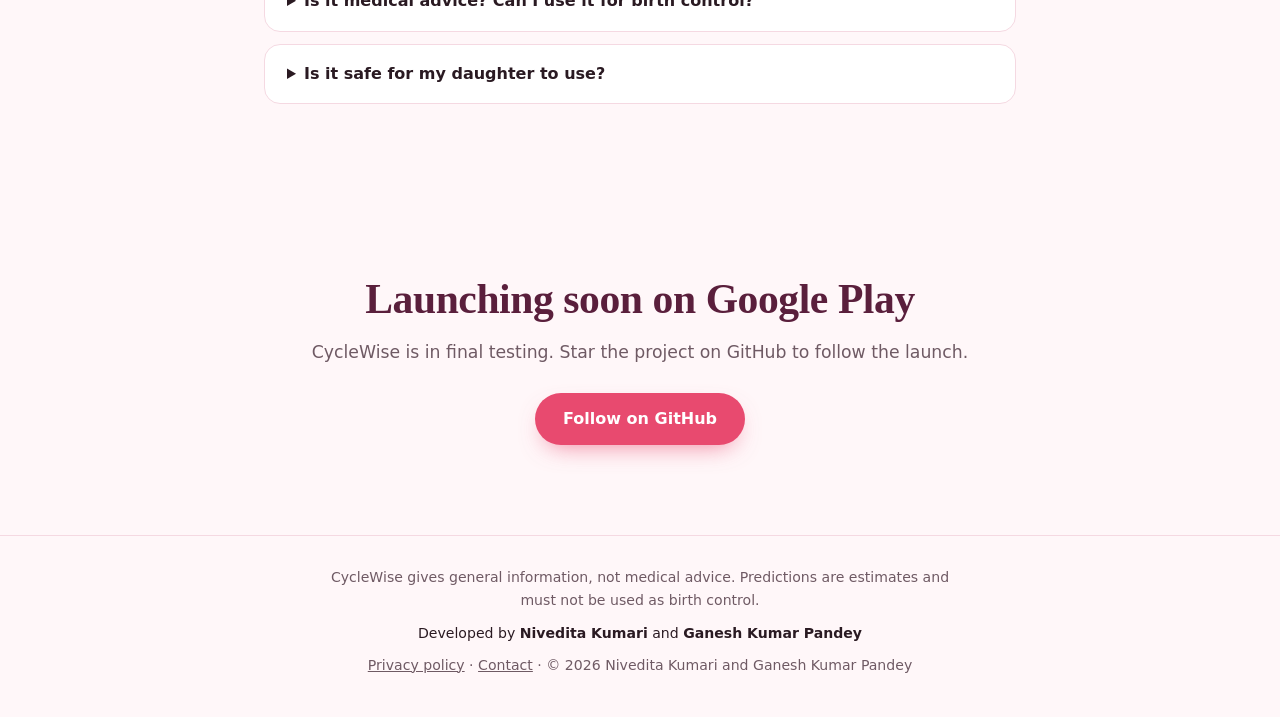
==== commit 14e97aeb: "Update index.html" ====
--- a/index.html
+++ b/index.html
@@ -95,7 +95,7 @@
       <h2 data-en="Know what is normal for you" data-hi="जानें आपके लिए क्या सामान्य है">Know what is normal for you</h2>
       <p data-en="Your average cycle and period length, how much they vary, and a chart that highlights any cycle outside the usual range." data-hi="आपके चक्र और पीरियड की औसत लंबाई, उनमें कितना बदलाव है, और एक चार्ट जो सामान्य सीमा से बाहर के चक्र को अलग दिखाता है।">Your average cycle and period length, how much they vary, and a chart that highlights any cycle outside the usual range.</p>
       <ul class="ticks">
-        <li data-en="Patterns from your symptoms and moods <span class="pro">Premium</span>" data-hi="आपके लक्षणों और मूड से पैटर्न <span class="pro">Premium</span>">Patterns from your symptoms and moods <span class="pro">Premium</span></li>
+        <li data-en="Patterns from your symptoms and moods <span class='pro'>Premium</span>" data-hi="आपके लक्षणों और मूड से पैटर्न <span class='pro'>Premium</span>">Patterns from your symptoms and moods <span class="pro">Premium</span></li>
         <li data-en="Full period history you can edit" data-hi="पूरा पीरियड इतिहास, जिसे आप बदल सकती हैं">Full period history you can edit</li>
         <li data-en="Flags missed, long or heavy periods" data-hi="पीरियड न आना, लंबा या भारी पीरियड होने पर ध्यान दिलाता है">Flags missed, long or heavy periods</li>
       </ul>
@@ -142,7 +142,7 @@
     </article>
     <article>
       <div class="ic">📄</div>
-      <h3 data-en="Doctor report <span class="pro">Premium</span>" data-hi="डॉक्टर रिपोर्ट <span class="pro">Premium</span>">Doctor report <span class="pro">Premium</span></h3>
+      <h3 data-en="Doctor report <span class='pro'>Premium</span>" data-hi="डॉक्टर रिपोर्ट <span class='pro'>Premium</span>">Doctor report <span class="pro">Premium</span></h3>
       <p data-en="A one-page PDF of your cycles, symptoms and PCOS signs to show your gynaecologist." data-hi="आपके चक्र, लक्षण और PCOS संकेतों का एक पेज का PDF, गायनेकोलॉजिस्ट को दिखाने के लिए।">A one-page PDF of your cycles, symptoms and PCOS signs to show your gynaecologist.</p>
     </article>
     <article>
@@ -152,7 +152,7 @@
     </article>
     <article>
       <div class="ic">🗓</div>
-      <h3 data-en="Hidden icon <span class="pro">Premium</span>" data-hi="छिपा आइकन <span class="pro">Premium</span>">Hidden icon <span class="pro">Premium</span></h3>
+      <h3 data-en="Hidden icon <span class='pro'>Premium</span>" data-hi="छिपा आइकन <span class='pro'>Premium</span>">Hidden icon <span class="pro">Premium</span></h3>
       <p data-en="Show the app on your home screen as a plain &quot;My Calendar&quot; icon." data-hi="होम स्क्रीन पर ऐप को साधारण &quot;My Calendar&quot; आइकन की तरह दिखाएं।">Show the app on your home screen as a plain "My Calendar" icon.</p>
     </article>
     <article>
--- a/assets/style.css
+++ b/assets/style.css
@@ -0,0 +1,160 @@
+:root{
+  --night:#1b1216; --night2:#241920; --plum:#7b2a50; --plum-d:#5a1f3c;
+  --rose:#e84a6f; --pink:#ffb0c8; --pink-l:#ffe3ec; --teal:#1f5a4c; --mint:#2fa58a;
+  --bg:#fff7f9; --ink:#2a1a22; --muted:#6f5a64; --line:#f5d9e2;
+  --serif:"Fraunces",Georgia,serif; --sans:"Plus Jakarta Sans","Noto Sans Devanagari",system-ui,sans-serif;
+}
+*{box-sizing:border-box;margin:0;padding:0}
+html{scroll-behavior:smooth}
+body{background:var(--bg);color:var(--ink);font:16px/1.65 var(--sans);-webkit-font-smoothing:antialiased;overflow-x:hidden}
+html[lang="hi"] body{font-family:"Noto Sans Devanagari","Plus Jakarta Sans",sans-serif}
+a{color:inherit}
+img{display:block;max-width:100%;height:auto}
+
+/* Nav */
+.nav{position:relative;z-index:2;display:flex;align-items:center;justify-content:space-between;max-width:1160px;margin:0 auto;padding:22px 24px}
+.brand{display:flex;align-items:center;gap:10px;font:700 1.3rem var(--serif);text-decoration:none;color:var(--plum)}
+.nav nav{display:flex;align-items:center;gap:24px}
+.nav nav a{text-decoration:none;color:var(--muted);font-weight:500}
+.nav nav a:hover{color:var(--rose)}
+.lang{border:1.5px solid var(--pink);background:transparent;color:var(--pink);border-radius:999px;padding:6px 16px;font:600 .9rem var(--sans);cursor:pointer;transition:.2s}
+.lang:hover{background:var(--pink);color:var(--plum-d)}
+
+/* Hero (dark, like the app) */
+.hero-wrap{position:relative;background:radial-gradient(120% 90% at 85% 10%,#4a1c35 0%,var(--night) 60%);color:#fbe9ef;overflow:hidden}
+.hero-wrap .brand{color:#fff}
+.hero-wrap .nav nav a{color:#e7cbd5}
+.hero-wrap .nav nav a:hover{color:var(--pink)}
+.blob{position:absolute;border-radius:50%;filter:blur(70px);opacity:.55;pointer-events:none}
+.b1{width:420px;height:420px;background:var(--rose);top:-120px;right:8%}
+.b2{width:320px;height:320px;background:var(--plum);bottom:-60px;left:-80px}
+.b3{width:220px;height:220px;background:var(--teal);top:45%;right:38%;opacity:.35}
+
+.hero{position:relative;z-index:1;max-width:1160px;margin:0 auto;padding:40px 24px 70px;display:grid;grid-template-columns:1.05fr .95fr;gap:40px;align-items:center}
+.eyebrow{color:var(--pink);font-weight:700;letter-spacing:.06em;font-size:.82rem;text-transform:uppercase;margin-bottom:16px}
+h1{font:700 clamp(2.5rem,5.6vw,4.3rem)/1.04 var(--serif);color:#fff;letter-spacing:-.02em}
+h1 em{font-style:italic;color:var(--pink)}
+html[lang="hi"] h1{font-family:"Noto Sans Devanagari",sans-serif;line-height:1.28}
+.lead{margin:24px 0 32px;font-size:1.12rem;color:#e2c9d2;max-width:33em}
+.play-soon{display:inline-flex;align-items:center;gap:12px;background:#fff;color:var(--night);border-radius:16px;padding:11px 24px 11px 18px;box-shadow:0 10px 30px -10px rgba(232,74,111,.6)}
+.play-soon svg{color:var(--rose)}
+.play-soon small{display:block;font-size:.72rem;opacity:.65;line-height:1.1}
+.play-soon strong{display:block;font-size:1.18rem;line-height:1.2}
+.chips{display:flex;flex-wrap:wrap;gap:10px;list-style:none;margin-top:28px}
+.chips li{background:rgba(255,176,200,.12);border:1px solid rgba(255,176,200,.3);color:var(--pink);padding:6px 14px;border-radius:999px;font-size:.88rem;font-weight:600}
+
+/* Phone frames */
+.phone{background:#0d0a0c;border-radius:38px;padding:9px;box-shadow:0 0 0 2px #3a2a33,0 40px 70px -25px rgba(0,0,0,.6)}
+.phone img{border-radius:30px}
+.hero-phones{position:relative;height:560px}
+.hero-phones .phone{position:absolute;width:255px}
+.hero-phones .front{left:44%;top:10px;transform:rotate(4deg);z-index:2}
+.hero-phones .back{left:8%;top:60px;transform:rotate(-7deg);opacity:.9}
+
+.wave{display:block;width:100%;height:70px;margin-top:-1px}
+.wave path{fill:var(--bg)}
+
+/* Showcase rows */
+.showcase{max-width:1100px;margin:0 auto;padding:40px 24px 30px}
+.row{display:grid;grid-template-columns:300px 1fr;gap:80px;align-items:center;padding:50px 0}
+.row.flip{grid-template-columns:1fr 300px}
+.row.flip .phone{order:2}
+.row .phone{width:280px;justify-self:center;box-shadow:0 0 0 2px #e9cfd8,0 40px 60px -30px rgba(123,42,80,.5)}
+.tag{display:inline-block;background:var(--pink-l);color:var(--plum);font-weight:700;font-size:.78rem;letter-spacing:.06em;text-transform:uppercase;padding:5px 12px;border-radius:999px;margin-bottom:14px}
+h2{font:700 clamp(1.8rem,3.4vw,2.6rem)/1.15 var(--serif);color:var(--plum-d);letter-spacing:-.01em}
+html[lang="hi"] h2{font-family:"Noto Sans Devanagari",sans-serif;line-height:1.35}
+.copy p{color:var(--muted);font-size:1.08rem;margin:14px 0 18px;max-width:32em}
+.ticks{list-style:none;display:grid;gap:10px}
+.ticks li{position:relative;padding-left:32px}
+.ticks li::before{content:"";position:absolute;left:0;top:4px;width:20px;height:20px;border-radius:50%;background:var(--mint) url("data:image/svg+xml,%3Csvg xmlns='http://www.w3.org/2000/svg' viewBox='0 0 20 20'%3E%3Cpath d='M5.5 10.5l3 3 6-7' fill='none' stroke='white' stroke-width='2.2' stroke-linecap='round' stroke-linejoin='round'/%3E%3C/svg%3E") center/100% no-repeat}
+
+/* More grid */
+.more{max-width:1100px;margin:0 auto;padding:40px 24px 90px;text-align:center}
+.more h2{margin-bottom:40px}
+.grid{display:grid;grid-template-columns:repeat(4,1fr);gap:18px;text-align:left}
+.grid article{background:#fff;border:1px solid var(--line);border-radius:22px;padding:24px;transition:transform .2s,box-shadow .2s}
+.grid article:hover{transform:translateY(-4px);box-shadow:0 18px 30px -18px rgba(123,42,80,.35)}
+.ic{width:46px;height:46px;border-radius:14px;background:var(--pink-l);display:grid;place-items:center;font-size:1.35rem;margin-bottom:14px;color:var(--plum);font-weight:700}
+.grid h3{font-size:1.06rem;margin-bottom:6px}
+.grid p{color:var(--muted);font-size:.94rem}
+
+/* Science */
+.science{max-width:1100px;margin:0 auto;padding:10px 24px 90px;text-align:center}
+.sci-lead{color:var(--muted);font-size:1.08rem;max-width:40em;margin:14px auto 34px}
+.sci-grid{display:grid;grid-template-columns:repeat(3,1fr);gap:16px;text-align:left}
+.sci-grid div{background:linear-gradient(180deg,#fff 0%,#fff3f7 100%);border:1px solid var(--line);border-left:4px solid var(--rose);border-radius:16px;padding:18px 20px}
+.sci-grid b{display:block;color:var(--plum-d);font-size:1.02rem;margin-bottom:4px}
+.sci-grid span{color:var(--muted);font-size:.92rem}
+
+.refs{margin-top:28px;text-align:left;background:#fff;border:1px solid var(--line);border-radius:16px;padding:16px 22px}
+.refs summary{cursor:pointer;font-weight:700;color:var(--plum)}
+.refs ol{margin:16px 0 4px 20px;display:grid;gap:10px}
+.refs li{color:var(--muted);font-size:.9rem;line-height:1.55;overflow-wrap:anywhere}
+.refs a{color:var(--rose)}
+
+.pro{display:inline-block;vertical-align:middle;margin-left:6px;background:var(--plum);color:#fff;font-size:.66rem;font-weight:700;letter-spacing:.04em;text-transform:uppercase;padding:2px 8px;border-radius:999px}
+.team{max-width:1100px;margin:0 auto;padding:10px 24px 80px;text-align:center}
+.people{display:grid;grid-template-columns:1fr 1fr;gap:20px;max-width:820px;margin:0 auto;text-align:left}
+.person{background:#fff;border:1px solid var(--line);border-radius:22px;padding:26px}
+.avatar{width:54px;height:54px;border-radius:50%;background:linear-gradient(135deg,var(--rose),var(--plum));color:#fff;display:grid;place-items:center;font-weight:700;margin-bottom:14px}
+.person h3{font-size:1.15rem;color:var(--plum-d)}
+.person .role{color:var(--rose);font-weight:600;font-size:.9rem;margin:2px 0 10px}
+.person p{color:var(--muted);font-size:.95rem}
+.faq{max-width:800px;margin:0 auto;padding:10px 24px 70px}
+.faq h2{text-align:center;margin-bottom:28px}
+.faq details{background:#fff;border:1px solid var(--line);border-radius:16px;padding:16px 22px;margin-bottom:12px}
+.faq summary{cursor:pointer;font-weight:700;color:var(--ink)}
+.faq details p{color:var(--muted);margin-top:10px}
+@media (max-width:640px){.people{grid-template-columns:1fr}.team,.faq{padding-left:16px;padding-right:16px}}
+
+/* Privacy */
+.privacy{background:linear-gradient(135deg,var(--plum) 0%,var(--plum-d) 100%);color:#fde9ef;padding:84px max(24px,calc((100% - 1100px)/2));display:grid;grid-template-columns:.9fr 1.1fr;gap:48px;align-items:center}
+.privacy h2{color:#fff;margin-bottom:12px}
+.privacy p{opacity:.85;font-size:1.08rem}
+.privacy ul{list-style:none;display:grid;grid-template-columns:1fr 1fr;gap:16px}
+.privacy li{background:rgba(255,255,255,.08);border:1px solid rgba(255,255,255,.14);border-radius:18px;padding:20px}
+.privacy b{display:block;color:#fff;margin-bottom:4px}
+.privacy span{font-size:.92rem;opacity:.82}
+
+/* Soon */
+.soon{text-align:center;padding:90px 24px;max-width:720px;margin:0 auto}
+.soon p{color:var(--muted);margin:14px 0 26px;font-size:1.08rem}
+.btn{display:inline-block;background:var(--rose);color:#fff;text-decoration:none;font-weight:700;padding:13px 28px;border-radius:999px;box-shadow:0 10px 24px -10px rgba(232,74,111,.7)}
+.btn:hover{background:var(--plum)}
+
+footer{border-top:1px solid var(--line);padding:30px 24px 40px;text-align:center;color:var(--muted);font-size:.88rem}
+footer .disc{max-width:640px;margin:0 auto 10px}
+footer .dev{margin-bottom:8px;color:var(--ink)}
+
+/* Policy page */
+.doc{max-width:760px;margin:0 auto;padding:30px 24px 80px}
+.doc h1{font-size:clamp(2rem,4vw,2.8rem);margin-bottom:6px;color:var(--plum-d)}
+.doc .date{color:var(--muted);margin-bottom:30px}
+.doc h2{font-size:1.35rem;margin:32px 0 10px}
+.doc p,.doc li{color:#4a3a42;margin-bottom:10px}
+.doc ul{padding-left:22px}
+
+@media (max-width:920px){
+  .hero{grid-template-columns:1fr;padding-top:20px;gap:10px}
+  .hero-phones{height:470px;max-width:440px;width:100%;margin:0 auto}
+  .hero-phones .phone{width:210px}
+  .row,.row.flip{grid-template-columns:1fr;gap:34px;padding:36px 0}
+  .row.flip .phone{order:0}
+  .row .phone{width:240px}
+  .grid,.sci-grid{grid-template-columns:1fr 1fr}
+  .privacy{grid-template-columns:1fr}
+}
+@media (max-width:560px){
+  .nav{padding:16px}
+  .nav nav{gap:14px}
+  .nav nav a{display:none}
+  .hero,.showcase,.more{padding-left:16px;padding-right:16px}
+  .hero-phones{height:400px}
+  .hero-phones .phone{width:176px;border-radius:30px;padding:7px}
+  .hero-phones .phone img{border-radius:24px}
+  .hero-phones .front{left:42%}
+  .hero-phones .back{left:4%}
+  .grid,.sci-grid,.privacy ul{grid-template-columns:1fr}
+  .science{padding-left:16px;padding-right:16px}
+  .privacy{padding:60px 16px}
+}
